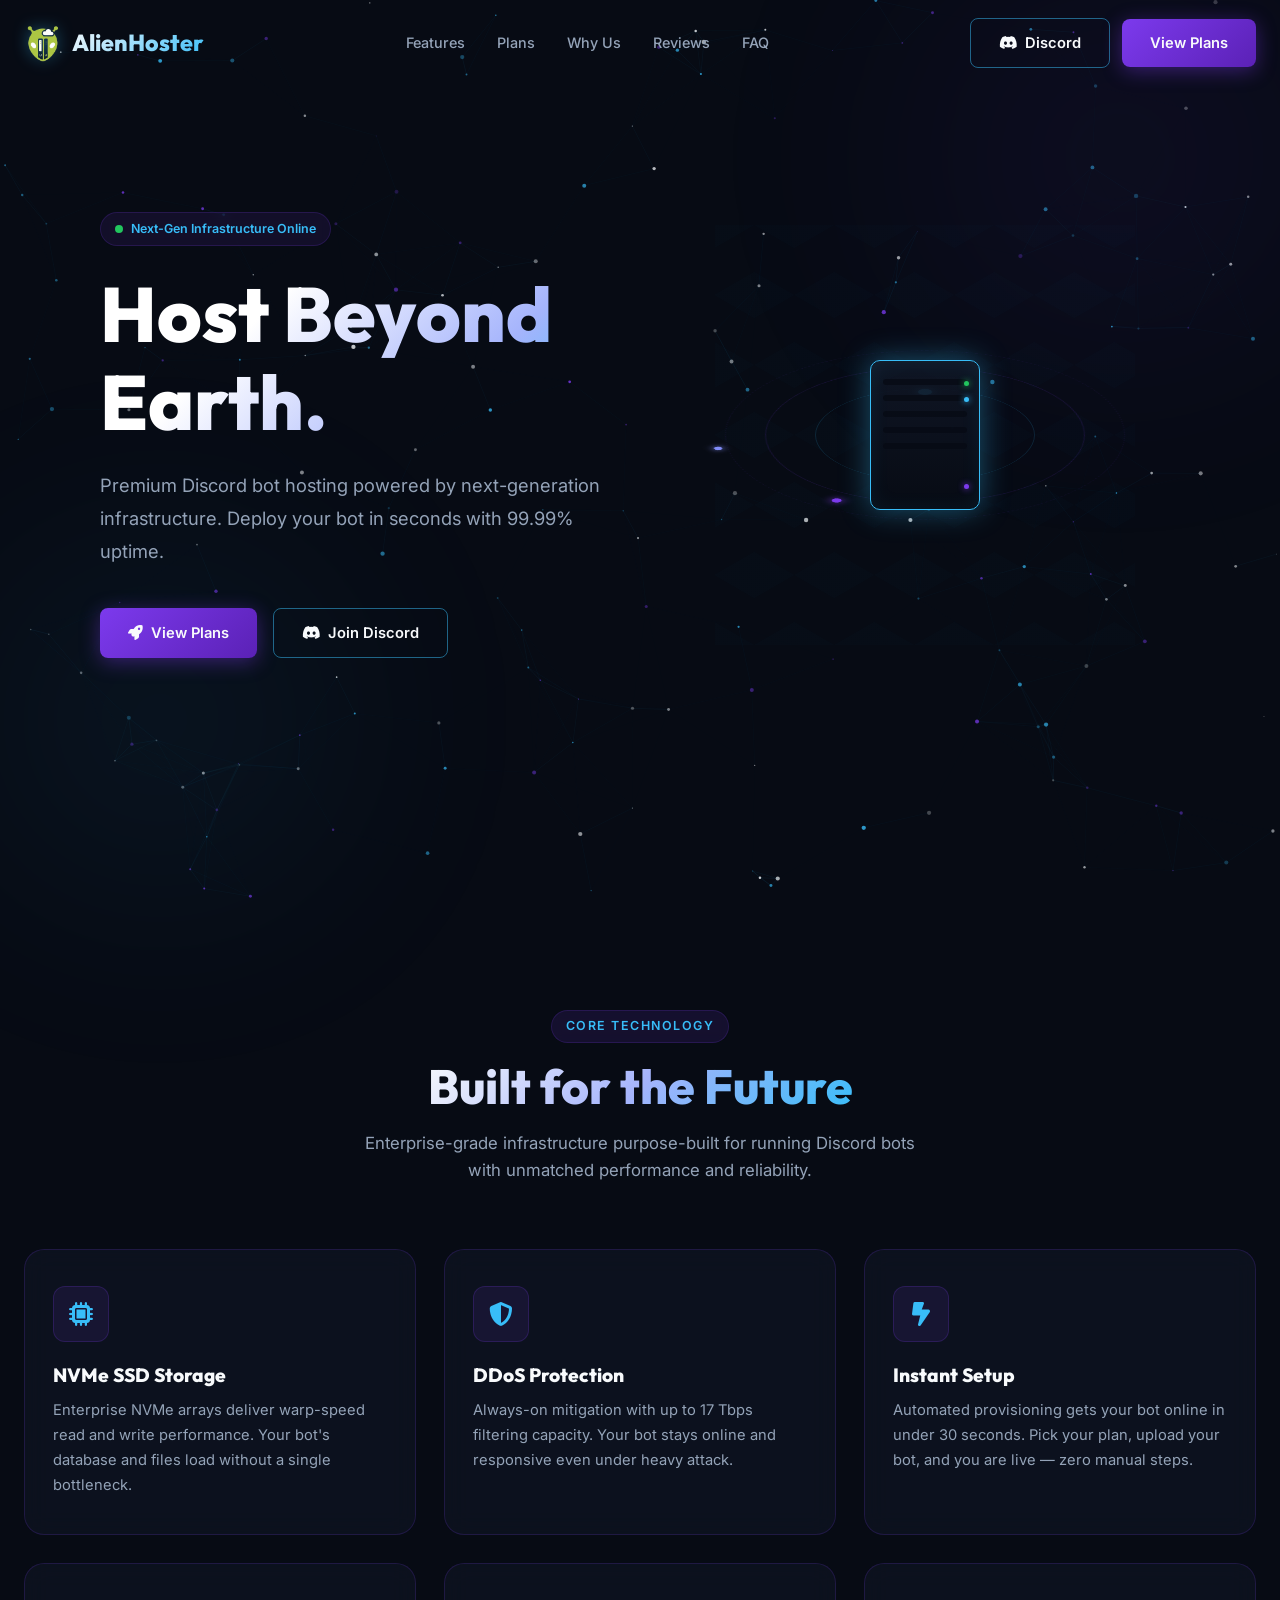
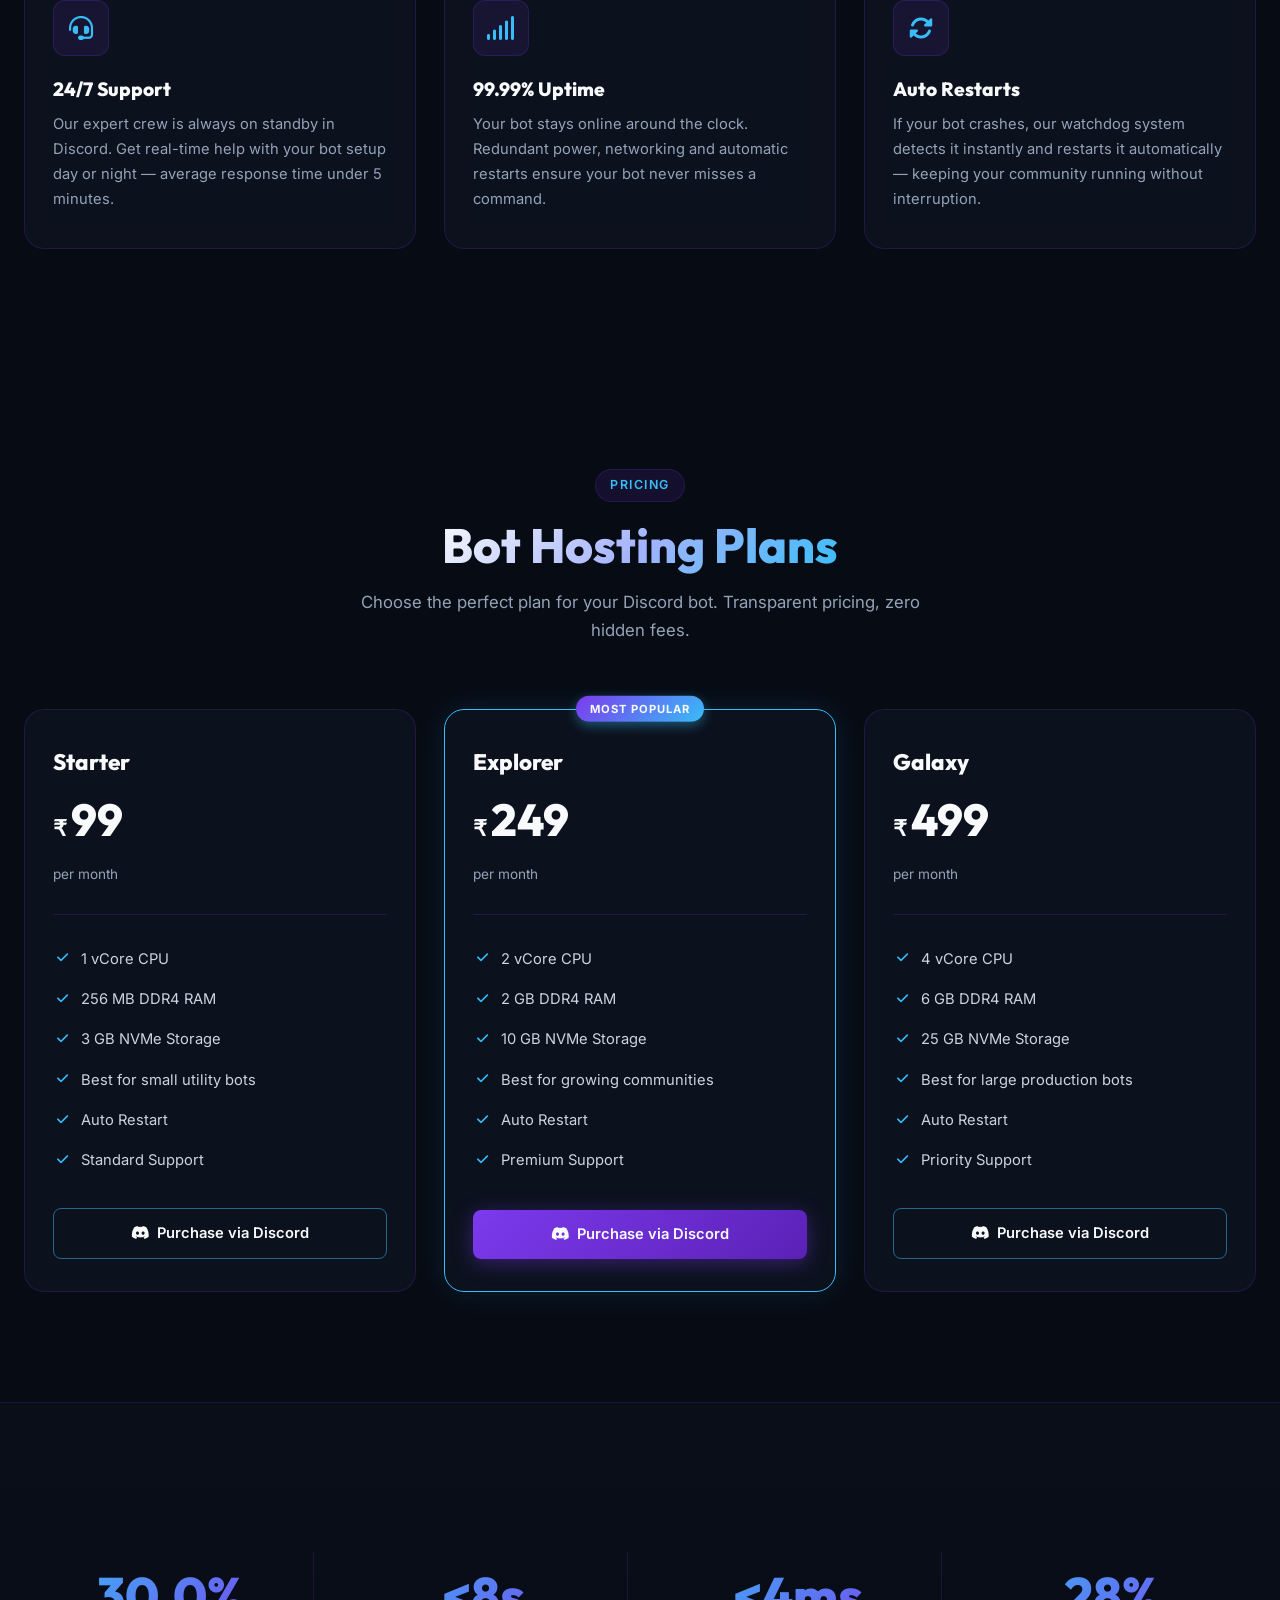
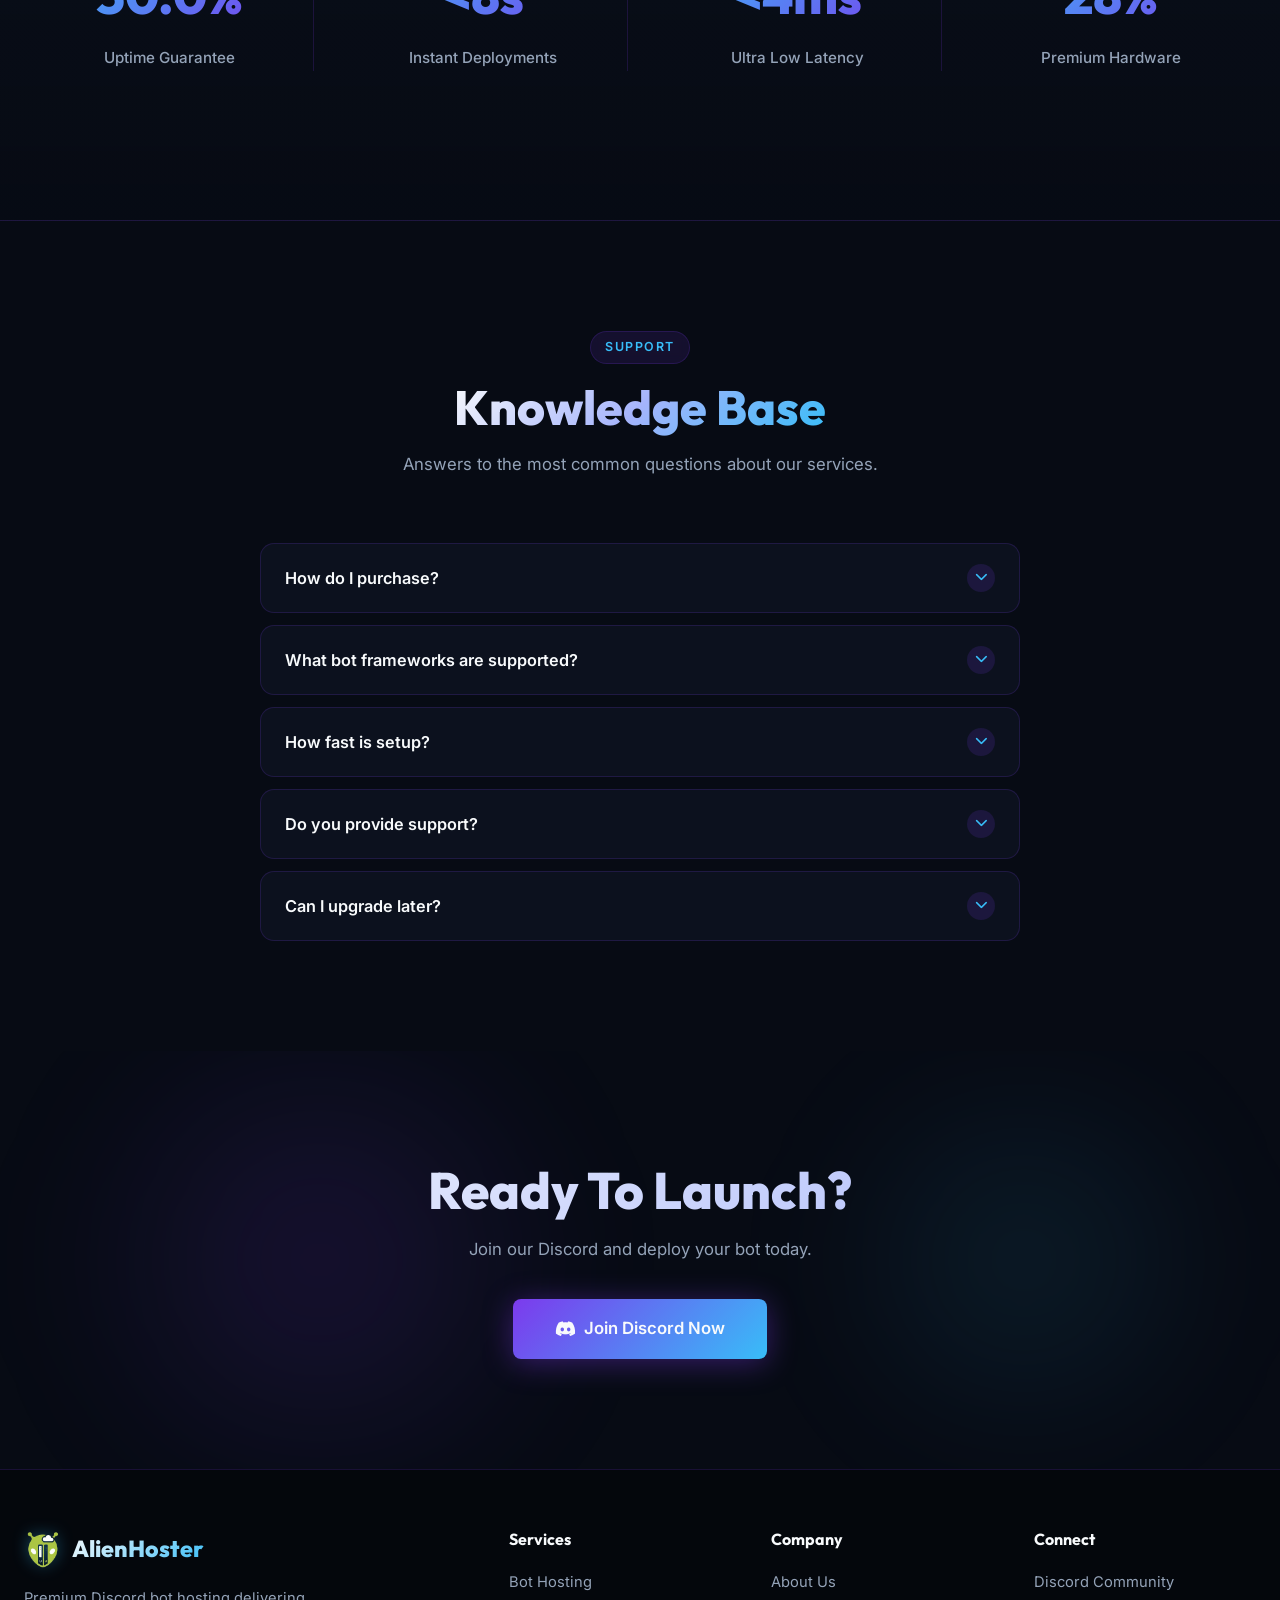
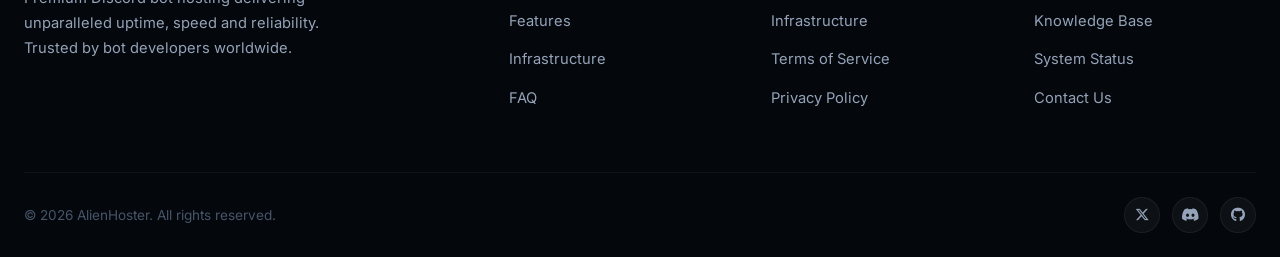
==== index.html @ 370eba42 "Rename alienhoster.html to index.html" ====
<!DOCTYPE html>
<html lang="en">

<head>
  <meta charset="UTF-8">
  <meta name="viewport" content="width=device-width, initial-scale=1.0">
  <meta name="description"
    content="AlienHoster — Premium Discord bot hosting powered by next-generation infrastructure. Deploy your bot in seconds with 99.99% uptime. Host Beyond Earth.">
  <title>AlienHoster | Host Beyond Earth</title>

  <!-- Fonts -->
  <link rel="preconnect" href="https://fonts.googleapis.com">
  <link rel="preconnect" href="https://fonts.gstatic.com" crossorigin>
  <link
    href="https://fonts.googleapis.com/css2?family=Inter:wght@300;400;500;600;700&family=Outfit:wght@400;600;800&display=swap"
    rel="stylesheet">

  <!-- Icons -->
  <link rel="stylesheet" href="https://cdnjs.cloudflare.com/ajax/libs/font-awesome/6.5.1/css/all.min.css">

  <!-- Stylesheet -->
  <link rel="stylesheet" href="styles.css">
</head>

<body>

  <!-- Scroll Progress -->
  <div id="scroll-progress"></div>

  <!-- Loading Screen -->
  <div id="loader">
    <div class="loader-ring"></div>
    <span class="loader-text">Initializing Systems</span>
  </div>

  <!-- Background -->
  <canvas id="star-canvas"></canvas>
  <div class="nebula nebula--violet"></div>
  <div class="nebula nebula--blue"></div>

  <!-- ═══════════════════════════════════════════════════════
       NAVIGATION
  ════════════════════════════════════════════════════════ -->
  <nav class="navbar" id="navbar">
    <div class="container">
      <a href="#" class="logo">
        <img src="logo.png" alt="AlienHoster" class="logo-img">
        <span class="logo-text">AlienHoster</span>
      </a>
      <div class="nav-links">
        <a href="#features">Features</a>
        <a href="#plans">Plans</a>
        <a href="#why-us">Why Us</a>
        <a href="#testimonials">Reviews</a>
        <a href="#faq">FAQ</a>
      </div>
      <div class="nav-actions">
        <a href="https://discord.gg/7yYzqXC5gs" class="btn btn-outline" target="_blank" rel="noopener">
          <i class="fa-brands fa-discord"></i> Discord
        </a>
        <a href="#plans" class="btn btn-primary">View Plans</a>
      </div>
      <button class="hamburger" id="hamburger" aria-label="Toggle navigation">
        <span></span><span></span><span></span>
      </button>
    </div>
  </nav>

  <!-- Mobile Nav Drawer -->
  <div class="mobile-overlay" id="mobile-overlay"></div>
  <div class="mobile-nav" id="mobile-nav">
    <a href="#features">Features</a>
    <a href="#plans">Plans</a>
    <a href="#why-us">Why Us</a>
    <a href="#testimonials">Reviews</a>
    <a href="#faq">FAQ</a>
    <a href="https://discord.gg/7yYzqXC5gs" target="_blank" rel="noopener">
      <i class="fa-brands fa-discord"></i> Join Discord
    </a>
  </div>

  <!-- ═══════════════════════════════════════════════════════
       1. HERO
  ════════════════════════════════════════════════════════ -->
  <section class="hero" id="home">
    <div class="container">
      <div class="hero-content">
        <div class="hero-badge reveal">
          <span class="pulse-dot"></span> Next-Gen Infrastructure Online
        </div>
        <h1 class="hero-title reveal reveal-delay-1">Host Beyond Earth.</h1>
        <p class="hero-subtitle reveal reveal-delay-2">
          Premium Discord bot hosting powered by next-generation infrastructure. Deploy your bot in seconds with 99.99%
          uptime.
        </p>
        <div class="hero-buttons reveal reveal-delay-3">
          <a href="#plans" class="btn btn-primary"><i class="fa-solid fa-rocket"></i> View Plans</a>
          <a href="https://discord.gg/7yYzqXC5gs" class="btn btn-outline" target="_blank" rel="noopener">
            <i class="fa-brands fa-discord"></i> Join Discord
          </a>
        </div>
      </div>

      <div class="hero-visual reveal reveal-delay-2">
        <div class="hologram-wrapper">
          <div class="holo-hexgrid"></div>
          <!-- Server Core -->
          <div class="holo-core">
            <div class="rack-line"></div>
            <div class="rack-line"></div>
            <div class="rack-line"></div>
            <div class="rack-line"></div>
            <div class="rack-line"></div>
            <span class="rack-led led-1"></span>
            <span class="rack-led led-2"></span>
            <span class="rack-led led-3"></span>
          </div>
          <!-- Orbit Rings -->
          <div class="orbit-ring orbit-ring-1">
            <div class="orbit-node orbit-node-1"></div>
          </div>
          <div class="orbit-ring orbit-ring-2">
            <div class="orbit-node orbit-node-2"></div>
          </div>
          <div class="orbit-ring orbit-ring-3">
            <div class="orbit-node orbit-node-3"></div>
          </div>
        </div>
      </div>
    </div>
  </section>

  <!-- ═══════════════════════════════════════════════════════
       2. FEATURES
  ════════════════════════════════════════════════════════ -->
  <section id="features">
    <div class="container">
      <div class="section-header">
        <span class="section-badge reveal">Core Technology</span>
        <h2 class="section-title reveal reveal-delay-1"><span class="gradient-text">Built for the Future</span></h2>
        <p class="section-subtitle reveal reveal-delay-2">Enterprise-grade infrastructure purpose-built for running
          Discord bots with unmatched performance and reliability.</p>
      </div>
      <div class="features-grid">
        <div class="feature-card reveal reveal-delay-1">
          <div class="feature-icon"><i class="fa-solid fa-microchip"></i></div>
          <h3 class="feature-name">NVMe SSD Storage</h3>
          <p class="feature-desc">Enterprise NVMe arrays deliver warp-speed read and write performance. Your bot's
            database and files load without a single bottleneck.</p>
        </div>
        <div class="feature-card reveal reveal-delay-2">
          <div class="feature-icon"><i class="fa-solid fa-shield-halved"></i></div>
          <h3 class="feature-name">DDoS Protection</h3>
          <p class="feature-desc">Always-on mitigation with up to 17 Tbps filtering capacity. Your bot stays online and
            responsive even under heavy attack.</p>
        </div>
        <div class="feature-card reveal reveal-delay-3">
          <div class="feature-icon"><i class="fa-solid fa-bolt-lightning"></i></div>
          <h3 class="feature-name">Instant Setup</h3>
          <p class="feature-desc">Automated provisioning gets your bot online in under 30 seconds. Pick your plan,
            upload your bot, and you are live — zero manual steps.</p>
        </div>
        <div class="feature-card reveal reveal-delay-4">
          <div class="feature-icon"><i class="fa-solid fa-headset"></i></div>
          <h3 class="feature-name">24/7 Support</h3>
          <p class="feature-desc">Our expert crew is always on standby in Discord. Get real-time help with your bot
            setup day or night — average response time under 5 minutes.</p>
        </div>
        <div class="feature-card reveal reveal-delay-5">
          <div class="feature-icon"><i class="fa-solid fa-signal"></i></div>
          <h3 class="feature-name">99.99% Uptime</h3>
          <p class="feature-desc">Your bot stays online around the clock. Redundant power, networking and automatic
            restarts ensure your bot never misses a command.</p>
        </div>
        <div class="feature-card reveal reveal-delay-6">
          <div class="feature-icon"><i class="fa-solid fa-rotate"></i></div>
          <h3 class="feature-name">Auto Restarts</h3>
          <p class="feature-desc">If your bot crashes, our watchdog system detects it instantly and restarts it
            automatically — keeping your community running without interruption.</p>
        </div>
      </div>
    </div>
  </section>

  <!-- ═══════════════════════════════════════════════════════
       3. HOSTING PLANS
  ════════════════════════════════════════════════════════ -->
  <section id="plans">
    <div class="container">
      <div class="section-header">
        <span class="section-badge reveal">Pricing</span>
        <h2 class="section-title reveal reveal-delay-1"><span class="gradient-text">Bot Hosting Plans</span></h2>
        <p class="section-subtitle reveal reveal-delay-2">Choose the perfect plan for your Discord bot. Transparent
          pricing, zero hidden fees.</p>
      </div>


      <!-- Bot Hosting Plans -->
      <div class="pricing-panel active" id="panel-bots">
        <div class="plan-card reveal reveal-delay-1">
          <h3 class="plan-name">Starter</h3>
          <div class="plan-price"><span class="currency">₹</span>99</div>
          <p class="plan-period">per month</p>
          <div class="plan-divider"></div>
          <ul class="plan-features">
            <li><i class="fa-solid fa-check"></i> 1 vCore CPU</li>
            <li><i class="fa-solid fa-check"></i> 256 MB DDR4 RAM</li>
            <li><i class="fa-solid fa-check"></i> 3 GB NVMe Storage</li>
            <li><i class="fa-solid fa-check"></i> Best for small utility bots</li>
            <li><i class="fa-solid fa-check"></i> Auto Restart</li>
            <li><i class="fa-solid fa-check"></i> Standard Support</li>
          </ul>
          <a href="https://discord.gg/7yYzqXC5gs" target="_blank" rel="noopener" class="btn btn-outline">
            <i class="fa-brands fa-discord"></i> Purchase via Discord
          </a>
        </div>

        <div class="plan-card featured reveal reveal-delay-2">
          <span class="plan-badge">Most Popular</span>
          <h3 class="plan-name">Explorer</h3>
          <div class="plan-price"><span class="currency">₹</span>249</div>
          <p class="plan-period">per month</p>
          <div class="plan-divider"></div>
          <ul class="plan-features">
            <li><i class="fa-solid fa-check"></i> 2 vCore CPU</li>
            <li><i class="fa-solid fa-check"></i> 2 GB DDR4 RAM</li>
            <li><i class="fa-solid fa-check"></i> 10 GB NVMe Storage</li>
            <li><i class="fa-solid fa-check"></i> Best for growing communities</li>
            <li><i class="fa-solid fa-check"></i> Auto Restart</li>
            <li><i class="fa-solid fa-check"></i> Premium Support</li>
          </ul>
          <a href="https://discord.gg/7yYzqXC5gs" target="_blank" rel="noopener" class="btn btn-primary">
            <i class="fa-brands fa-discord"></i> Purchase via Discord
          </a>
        </div>

        <div class="plan-card reveal reveal-delay-3">
          <h3 class="plan-name">Galaxy</h3>
          <div class="plan-price"><span class="currency">₹</span>499</div>
          <p class="plan-period">per month</p>
          <div class="plan-divider"></div>
          <ul class="plan-features">
            <li><i class="fa-solid fa-check"></i> 4 vCore CPU</li>
            <li><i class="fa-solid fa-check"></i> 6 GB DDR4 RAM</li>
            <li><i class="fa-solid fa-check"></i> 25 GB NVMe Storage</li>
            <li><i class="fa-solid fa-check"></i> Best for large production bots</li>
            <li><i class="fa-solid fa-check"></i> Auto Restart</li>
            <li><i class="fa-solid fa-check"></i> Priority Support</li>
          </ul>
          <a href="https://discord.gg/7yYzqXC5gs" target="_blank" rel="noopener" class="btn btn-outline">
            <i class="fa-brands fa-discord"></i> Purchase via Discord
          </a>
        </div>
      </div>


    </div>
  </section>

  <!-- ═══════════════════════════════════════════════════════
       4. WHY CHOOSE ALIENHOSTER
  ════════════════════════════════════════════════════════ -->
  <section class="stats-section" id="why-us">
    <div class="container">
      <div class="stats-grid reveal">
        <div class="stat-card">
          <div class="stat-value"><span data-count="99.9" data-suffix="%">0</span></div>
          <div class="stat-label">Uptime Guarantee</div>
        </div>
        <div class="stat-card">
          <div class="stat-value"><span data-count="30" data-suffix="s" data-prefix="<">0</span></div>
          <div class="stat-label">Instant Deployments</div>
        </div>
        <div class="stat-card">
          <div class="stat-value"><span data-count="15" data-suffix="ms" data-prefix="<">0</span></div>
          <div class="stat-label">Ultra Low Latency</div>
        </div>
        <div class="stat-card">
          <div class="stat-value"><span data-count="100" data-suffix="%">0</span></div>
          <div class="stat-label">Premium Hardware</div>
        </div>
      </div>
    </div>
  </section>

  <!-- ═══════════════════════════════════════════════════════
       5. TESTIMONIALS
  ════════════════════════════════════════════════════════ -->
  <!--
  <section id="testimonials">
    <div class="container">
      <div class="section-header">
        <span class="section-badge reveal">Testimonials</span>
        <h2 class="section-title reveal reveal-delay-1"><span class="gradient-text">Transmission Logs</span></h2>
        <p class="section-subtitle reveal reveal-delay-2">Hear from bot developers who trust AlienHoster with their
          infrastructure.</p>
      </div>

      <div class="testimonials-grid">
        <div class="testimonial-card reveal reveal-delay-1">
          <i class="fa-solid fa-quote-left quote-mark"></i>
          <p class="testimonial-text">
            "Moved my moderation bot to AlienHoster and it's been running flawlessly for 6 months straight. Zero
            downtime, auto restarts work perfectly, and the response time is insanely fast."
          </p>
          <div class="testimonial-stars">
            <i class="fa-solid fa-star"></i><i class="fa-solid fa-star"></i><i class="fa-solid fa-star"></i><i
              class="fa-solid fa-star"></i><i class="fa-solid fa-star"></i>
          </div>
          <div class="testimonial-author">
            <div class="author-avatar">JD</div>
            <div>
              <div class="author-name">James D.</div>
              <div class="author-role">Bot Developer &bull; 50+ Servers</div>
            </div>
          </div>
        </div>

        <div class="testimonial-card reveal reveal-delay-2">
          <i class="fa-solid fa-quote-left quote-mark"></i>
          <p class="testimonial-text">
            "Their Discord support is unreal. I had a database issue with my music bot, opened a ticket, and their tech
            team resolved it in under 5 minutes — at 2 AM on a Sunday."
          </p>
          <div class="testimonial-stars">
            <i class="fa-solid fa-star"></i><i class="fa-solid fa-star"></i><i class="fa-solid fa-star"></i><i
              class="fa-solid fa-star"></i><i class="fa-solid fa-star"></i>
          </div>
          <div class="testimonial-author">
            <div class="author-avatar">ST</div>
            <div>
              <div class="author-name">Sarah T.</div>
              <div class="author-role">Bot Developer &bull; Music Bot</div>
            </div>
          </div>
        </div>

        <div class="testimonial-card reveal reveal-delay-3">
          <i class="fa-solid fa-quote-left quote-mark"></i>
          <p class="testimonial-text">
            "Best value for money, hands down. We run 8 Discord bots across multiple servers on their Galaxy plan.
            Everything handles thousands of commands per hour without breaking a sweat."
          </p>
          <div class="testimonial-stars">
            <i class="fa-solid fa-star"></i><i class="fa-solid fa-star"></i><i class="fa-solid fa-star"></i><i
              class="fa-solid fa-star"></i><i class="fa-solid fa-star"></i>
          </div>
          <div class="testimonial-author">
            <div class="author-avatar">MK</div>
            <div>
              <div class="author-name">Mark K.</div>
              <div class="author-role">Bot Developer &bull; Utility Bots</div>
            </div>
          </div>
        </div>
      </div>
    </div>
  </section>
  -->

  <!-- ═══════════════════════════════════════════════════════
       6. FAQ
  ════════════════════════════════════════════════════════ -->
  <section id="faq">
    <div class="container">
      <div class="section-header">
        <span class="section-badge reveal">Support</span>
        <h2 class="section-title reveal reveal-delay-1"><span class="gradient-text">Knowledge Base</span></h2>
        <p class="section-subtitle reveal reveal-delay-2">Answers to the most common questions about our services.</p>
      </div>

      <div class="faq-list reveal">
        <div class="faq-item">
          <button class="faq-trigger">
            How do I purchase?
            <span class="faq-trigger-icon"><i class="fa-solid fa-chevron-down"></i></span>
          </button>
          <div class="faq-body">
            <div class="faq-body-inner">
              All purchases are handled securely through our Discord server for direct, personalized communication.
              Click any "Purchase via Discord" button, join the server, and open a sales ticket. Our automated billing
              bot will walk you through payment — the entire process takes under two minutes.
            </div>
          </div>
        </div>

        <div class="faq-item">
          <button class="faq-trigger">
            What bot frameworks are supported?
            <span class="faq-trigger-icon"><i class="fa-solid fa-chevron-down"></i></span>
          </button>
          <div class="faq-body">
            <div class="faq-body-inner">
              We support any Discord bot framework — discord.js, discord.py, JDA, Eris, Serenity, and more. Whether your
              bot is built with Node.js, Python, Java, or Rust, our servers run it flawlessly. Just upload your files
              and we handle the rest.
            </div>
          </div>
        </div>

        <div class="faq-item">
          <button class="faq-trigger">
            How fast is setup?
            <span class="faq-trigger-icon"><i class="fa-solid fa-chevron-down"></i></span>
          </button>
          <div class="faq-body">
            <div class="faq-body-inner">
              Once payment is confirmed, our automated provisioning systems kick in immediately. Your bot hosting
              instance is typically online and ready within 30 seconds. Upload your bot files, configure your token, and
              you are live.
            </div>
          </div>
        </div>

        <div class="faq-item">
          <button class="faq-trigger">
            Do you provide support?
            <span class="faq-trigger-icon"><i class="fa-solid fa-chevron-down"></i></span>
          </button>
          <div class="faq-body">
            <div class="faq-body-inner">
              Absolutely. We offer 24/7 technical support via our Discord ticket system. Whether it's a billing
              question, help configuring your bot, or troubleshooting crashes, our experienced team is ready to help.
              Our average response time is under 5 minutes.
            </div>
          </div>
        </div>

        <div class="faq-item">
          <button class="faq-trigger">
            Can I upgrade later?
            <span class="faq-trigger-icon"><i class="fa-solid fa-chevron-down"></i></span>
          </button>
          <div class="faq-body">
            <div class="faq-body-inner">
              Yes — seamlessly. As your bot grows to more servers and handles more commands, you can upgrade your plan
              at any time without data loss or downtime. Simply open an upgrade ticket in Discord and we will adjust
              your resources instantly.
            </div>
          </div>
        </div>
      </div>
    </div>
  </section>

  <!-- ═══════════════════════════════════════════════════════
       7. FINAL CTA
  ════════════════════════════════════════════════════════ -->
  <section class="cta-section">
    <div class="cta-glow-1"></div>
    <div class="cta-glow-2"></div>
    <div class="container">
      <div class="cta-content reveal">
        <h2 class="cta-title">Ready To Launch?</h2>
        <p class="section-subtitle" style="margin-bottom: 36px;">Join our Discord and deploy your bot today.</p>
        <a href="https://discord.gg/7yYzqXC5gs" class="btn btn-glow" target="_blank" rel="noopener">
          <i class="fa-brands fa-discord"></i> Join Discord Now
        </a>
      </div>
    </div>
  </section>

  <!-- ═══════════════════════════════════════════════════════
       8. FOOTER
  ════════════════════════════════════════════════════════ -->
  <footer class="site-footer">
    <div class="container">
      <div class="footer-top">
        <div class="footer-brand">
          <a href="#" class="logo">
            <img src="logo.png" alt="AlienHoster" class="logo-img">
            <span class="logo-text">AlienHoster</span>
          </a>
          <p>Premium Discord bot hosting delivering unparalleled uptime, speed and reliability. Trusted by bot
            developers worldwide.</p>
        </div>
        <div>
          <h4 class="footer-col-title">Services</h4>
          <ul class="footer-links">
            <li><a href="#plans">Bot Hosting</a></li>
            <li><a href="#features">Features</a></li>
            <li><a href="#why-us">Infrastructure</a></li>
            <li><a href="#faq">FAQ</a></li>
          </ul>
        </div>
        <div>
          <h4 class="footer-col-title">Company</h4>
          <ul class="footer-links">
            <li><a href="#">About Us</a></li>
            <li><a href="#why-us">Infrastructure</a></li>
            <li><a href="#">Terms of Service</a></li>
            <li><a href="#">Privacy Policy</a></li>
          </ul>
        </div>
        <div>
          <h4 class="footer-col-title">Connect</h4>
          <ul class="footer-links">
            <li><a href="https://discord.gg/7yYzqXC5gs" target="_blank" rel="noopener">Discord Community</a></li>
            <li><a href="#faq">Knowledge Base</a></li>
            <li><a href="#">System Status</a></li>
            <li><a href="#">Contact Us</a></li>
          </ul>
        </div>
      </div>
      <div class="footer-bottom">
        <div class="footer-copy">&copy; 2026 AlienHoster. All rights reserved.</div>
        <div class="social-icons">
          <a href="#" class="social-icon" aria-label="Twitter"><i class="fa-brands fa-x-twitter"></i></a>
          <a href="https://discord.gg/7yYzqXC5gs" class="social-icon" aria-label="Discord" target="_blank"
            rel="noopener"><i class="fa-brands fa-discord"></i></a>
          <a href="#" class="social-icon" aria-label="GitHub"><i class="fa-brands fa-github"></i></a>
        </div>
      </div>
    </div>
  </footer>

  <!-- Script -->
  <script src="script.js"></script>
</body>

</html>
---- styles.css ----
/* ============================================================
   AlienHoster — Styles
   A futuristic, premium hosting website
   ============================================================ */

/* ── Custom Properties ────────────────────────────────────── */
:root {
  --space-black: #070B14;
  --cosmic-indigo: #111827;
  --electric-violet: #7C3AED;
  --electric-violet-glow: rgba(124, 58, 237, 0.4);
  --neon-blue: #38BDF8;
  --neon-blue-glow: rgba(56, 189, 248, 0.4);
  --soft-white: #F8FAFC;
  --muted: #94a3b8;
  --glass-bg: rgba(17, 24, 39, 0.55);
  --glass-border: rgba(124, 58, 237, 0.18);
  --glass-border-hover: rgba(56, 189, 248, 0.5);
  --font-body: 'Inter', sans-serif;
  --font-heading: 'Outfit', sans-serif;
  --transition-fast: 0.25s ease;
  --transition-med: 0.4s cubic-bezier(.4,0,.2,1);
  --radius-sm: 8px;
  --radius-md: 14px;
  --radius-lg: 20px;
  --radius-pill: 999px;
}

/* ── Reset & Base ─────────────────────────────────────────── */
*,
*::before,
*::after {
  margin: 0;
  padding: 0;
  box-sizing: border-box;
}

html {
  scroll-behavior: smooth;
  font-size: 16px;
}

body {
  background-color: var(--space-black);
  color: var(--soft-white);
  font-family: var(--font-body);
  line-height: 1.65;
  overflow-x: hidden;
  -webkit-font-smoothing: antialiased;
  -moz-osx-font-smoothing: grayscale;
}

h1, h2, h3, h4, h5, h6 {
  font-family: var(--font-heading);
  font-weight: 800;
  line-height: 1.15;
}

a {
  text-decoration: none;
  color: inherit;
}

ul {
  list-style: none;
}

img {
  max-width: 100%;
  display: block;
}

/* ── Custom Scrollbar ─────────────────────────────────────── */
::-webkit-scrollbar {
  width: 8px;
}
::-webkit-scrollbar-track {
  background: var(--space-black);
}
::-webkit-scrollbar-thumb {
  background: rgba(124, 58, 237, 0.35);
  border-radius: 4px;
}
::-webkit-scrollbar-thumb:hover {
  background: var(--electric-violet);
}

/* ── Scroll Progress Bar ──────────────────────────────────── */
#scroll-progress {
  position: fixed;
  top: 0;
  left: 0;
  height: 3px;
  width: 0%;
  background: linear-gradient(90deg, var(--electric-violet), var(--neon-blue));
  z-index: 10001;
  pointer-events: none;
  transition: width 0.08s linear;
}

/* ── Loading Screen ───────────────────────────────────────── */
#loader {
  position: fixed;
  inset: 0;
  background: var(--space-black);
  display: flex;
  flex-direction: column;
  justify-content: center;
  align-items: center;
  gap: 24px;
  z-index: 99999;
  transition: opacity 0.6s ease, visibility 0.6s ease;
}
#loader.hidden {
  opacity: 0;
  visibility: hidden;
}
.loader-ring {
  width: 64px;
  height: 64px;
  border: 3px solid transparent;
  border-top-color: var(--neon-blue);
  border-bottom-color: var(--electric-violet);
  border-radius: 50%;
  animation: loaderSpin 0.9s linear infinite;
  box-shadow: 0 0 24px var(--electric-violet-glow);
}
.loader-text {
  font-family: var(--font-heading);
  font-size: 0.85rem;
  letter-spacing: 3px;
  text-transform: uppercase;
  color: var(--muted);
  animation: loaderPulse 1.5s ease-in-out infinite;
}
@keyframes loaderSpin {
  to { transform: rotate(360deg); }
}
@keyframes loaderPulse {
  0%, 100% { opacity: 0.4; }
  50% { opacity: 1; }
}

/* ── Canvas Background ────────────────────────────────────── */
#star-canvas {
  position: fixed;
  inset: 0;
  z-index: -2;
  pointer-events: none;
}

/* Nebula glow */
.nebula {
  position: fixed;
  border-radius: 50%;
  filter: blur(120px);
  z-index: -1;
  pointer-events: none;
  opacity: 0.25;
}
.nebula--violet {
  width: 55vw;
  height: 55vh;
  top: -10%;
  right: -15%;
  background: radial-gradient(circle, var(--electric-violet-glow) 0%, transparent 70%);
}
.nebula--blue {
  width: 45vw;
  height: 50vh;
  bottom: -5%;
  left: -10%;
  background: radial-gradient(circle, var(--neon-blue-glow) 0%, transparent 70%);
}

/* ── Buttons ──────────────────────────────────────────────── */
.btn {
  display: inline-flex;
  align-items: center;
  justify-content: center;
  gap: 8px;
  padding: 12px 28px;
  border-radius: var(--radius-sm);
  font-family: var(--font-body);
  font-weight: 600;
  font-size: 0.92rem;
  cursor: pointer;
  border: none;
  transition: all var(--transition-med);
  position: relative;
  overflow: hidden;
  white-space: nowrap;
}
.btn::before {
  content: '';
  position: absolute;
  inset: 0;
  background: linear-gradient(45deg, transparent, rgba(255,255,255,0.08), transparent);
  transform: translateX(-100%);
  transition: transform 0.5s ease;
}
.btn:hover::before {
  transform: translateX(100%);
}

.btn-primary {
  background: linear-gradient(135deg, var(--electric-violet), #5b21b6);
  color: var(--soft-white);
  box-shadow: 0 4px 20px var(--electric-violet-glow);
}
.btn-primary:hover {
  transform: translateY(-3px);
  box-shadow: 0 8px 32px rgba(124, 58, 237, 0.55);
}

.btn-outline {
  background: transparent;
  color: var(--soft-white);
  border: 1px solid var(--glass-border-hover);
}
.btn-outline:hover {
  background: rgba(56, 189, 248, 0.08);
  box-shadow: 0 0 20px var(--neon-blue-glow);
  transform: translateY(-3px);
}

.btn-glow {
  background: linear-gradient(135deg, var(--electric-violet), var(--neon-blue));
  color: var(--soft-white);
  font-size: 1.05rem;
  padding: 16px 42px;
  box-shadow: 0 4px 30px var(--electric-violet-glow);
}
.btn-glow:hover {
  transform: translateY(-4px) scale(1.03);
  box-shadow: 0 8px 40px rgba(56, 189, 248, 0.45);
}

/* ── Section Utilities ────────────────────────────────────── */
.container {
  max-width: 1280px;
  margin: 0 auto;
  padding: 0 24px;
}
section {
  padding: 110px 0;
  position: relative;
}

.section-header {
  text-align: center;
  margin-bottom: 64px;
}
.section-badge {
  display: inline-block;
  padding: 5px 14px;
  background: rgba(124, 58, 237, 0.12);
  border: 1px solid var(--glass-border);
  border-radius: var(--radius-pill);
  font-size: 0.78rem;
  font-weight: 600;
  color: var(--neon-blue);
  letter-spacing: 1.5px;
  text-transform: uppercase;
  margin-bottom: 16px;
  backdrop-filter: blur(6px);
}
.section-title {
  font-size: clamp(2rem, 5vw, 3rem);
  margin-bottom: 16px;
}
.section-title .gradient-text {
  background: linear-gradient(135deg, var(--soft-white), #a5b4fc, var(--neon-blue));
  -webkit-background-clip: text;
  -webkit-text-fill-color: transparent;
}
.section-subtitle {
  color: var(--muted);
  max-width: 560px;
  margin: 0 auto;
  font-size: 1.05rem;
}

/* ── Scroll Reveal Animation ──────────────────────────────── */
.reveal {
  opacity: 0;
  transform: translateY(40px);
  transition: opacity 0.7s ease, transform 0.7s ease;
}
.reveal.visible {
  opacity: 1;
  transform: translateY(0);
}
.reveal-delay-1 { transition-delay: 0.1s; }
.reveal-delay-2 { transition-delay: 0.2s; }
.reveal-delay-3 { transition-delay: 0.3s; }
.reveal-delay-4 { transition-delay: 0.4s; }
.reveal-delay-5 { transition-delay: 0.5s; }
.reveal-delay-6 { transition-delay: 0.6s; }

/* ── Navigation ───────────────────────────────────────────── */
.navbar {
  position: fixed;
  top: 0;
  width: 100%;
  padding: 18px 0;
  z-index: 9000;
  transition: all var(--transition-med);
}
.navbar.scrolled {
  background: rgba(7, 11, 20, 0.85);
  backdrop-filter: blur(16px);
  border-bottom: 1px solid var(--glass-border);
  padding: 12px 0;
}
.navbar .container {
  display: flex;
  justify-content: space-between;
  align-items: center;
}
.logo {
  font-family: var(--font-heading);
  font-size: 1.45rem;
  font-weight: 800;
  display: flex;
  align-items: center;
  gap: 10px;
}
.logo-img {
  width: 38px;
  height: 38px;
  object-fit: contain;
  border-radius: 6px;
  filter: drop-shadow(0 0 8px var(--neon-blue-glow));
  transition: filter var(--transition-fast);
}
.logo:hover .logo-img {
  filter: drop-shadow(0 0 14px var(--neon-blue-glow));
}
.logo-text {
  background: linear-gradient(135deg, var(--soft-white), var(--neon-blue));
  -webkit-background-clip: text;
  -webkit-text-fill-color: transparent;
}
.nav-links {
  display: flex;
  gap: 32px;
}
.nav-links a {
  font-size: 0.9rem;
  font-weight: 500;
  color: var(--muted);
  position: relative;
  transition: color var(--transition-fast);
}
.nav-links a:hover {
  color: var(--soft-white);
}
.nav-links a::after {
  content: '';
  position: absolute;
  bottom: -6px;
  left: 0;
  width: 0;
  height: 2px;
  background: var(--neon-blue);
  border-radius: 1px;
  transition: width 0.3s ease;
}
.nav-links a:hover::after {
  width: 100%;
}
.nav-actions {
  display: flex;
  align-items: center;
  gap: 12px;
}

/* Mobile Hamburger */
.hamburger {
  display: none;
  flex-direction: column;
  gap: 5px;
  cursor: pointer;
  background: none;
  border: none;
  padding: 4px;
  z-index: 9999;
}
.hamburger span {
  display: block;
  width: 24px;
  height: 2px;
  background: var(--soft-white);
  border-radius: 2px;
  transition: all 0.3s ease;
}
.hamburger.active span:nth-child(1) {
  transform: rotate(45deg) translate(5px, 5px);
}
.hamburger.active span:nth-child(2) {
  opacity: 0;
}
.hamburger.active span:nth-child(3) {
  transform: rotate(-45deg) translate(5px, -5px);
}

/* Mobile Nav Drawer */
.mobile-nav {
  position: fixed;
  top: 0;
  right: -100%;
  width: 280px;
  height: 100vh;
  background: rgba(7, 11, 20, 0.97);
  backdrop-filter: blur(20px);
  border-left: 1px solid var(--glass-border);
  z-index: 9998;
  padding: 100px 30px 30px;
  transition: right 0.4s cubic-bezier(.4,0,.2,1);
  display: flex;
  flex-direction: column;
  gap: 10px;
}
.mobile-nav.open {
  right: 0;
}
.mobile-nav a {
  display: block;
  padding: 14px 0;
  font-size: 1.05rem;
  font-weight: 500;
  color: var(--muted);
  border-bottom: 1px solid rgba(255,255,255,0.04);
  transition: color var(--transition-fast);
}
.mobile-nav a:hover {
  color: var(--neon-blue);
}
.mobile-overlay {
  position: fixed;
  inset: 0;
  background: rgba(0,0,0,0.5);
  z-index: 9997;
  opacity: 0;
  visibility: hidden;
  transition: all 0.3s ease;
}
.mobile-overlay.active {
  opacity: 1;
  visibility: visible;
}

/* ── Hero Section ─────────────────────────────────────────── */
.hero {
  min-height: 100vh;
  display: flex;
  align-items: center;
  padding-top: 80px;
}
.hero .container {
  display: flex;
  align-items: center;
  justify-content: space-between;
  gap: 60px;
}
.hero-content {
  flex: 1;
  max-width: 600px;
}
.hero-badge {
  display: inline-flex;
  align-items: center;
  gap: 8px;
  padding: 6px 14px;
  background: rgba(124, 58, 237, 0.1);
  border: 1px solid var(--glass-border);
  border-radius: var(--radius-pill);
  font-size: 0.78rem;
  font-weight: 600;
  color: var(--neon-blue);
  margin-bottom: 24px;
  backdrop-filter: blur(6px);
}
.hero-badge .pulse-dot {
  width: 8px;
  height: 8px;
  border-radius: 50%;
  background: #22c55e;
  animation: pulseDot 1.5s ease-in-out infinite;
}
@keyframes pulseDot {
  0%, 100% { box-shadow: 0 0 0 0 rgba(34, 197, 94, 0.6); }
  50% { box-shadow: 0 0 0 6px rgba(34, 197, 94, 0); }
}

.hero-title {
  font-size: clamp(3rem, 6vw, 4.8rem);
  margin-bottom: 22px;
  background: linear-gradient(135deg, #ffffff 30%, #a5b4fc 70%, var(--neon-blue));
  -webkit-background-clip: text;
  -webkit-text-fill-color: transparent;
}
.hero-subtitle {
  font-size: 1.15rem;
  color: var(--muted);
  margin-bottom: 40px;
  max-width: 500px;
  line-height: 1.8;
}
.hero-buttons {
  display: flex;
  gap: 16px;
  flex-wrap: wrap;
}

/* Hero visual — server hologram */
.hero-visual {
  flex: 1;
  display: flex;
  justify-content: center;
  align-items: center;
}
.hologram-wrapper {
  position: relative;
  width: 420px;
  height: 420px;
}

/* Central server */
.holo-core {
  position: absolute;
  top: 50%;
  left: 50%;
  transform: translate(-50%, -50%);
  width: 110px;
  height: 150px;
  background: linear-gradient(180deg, rgba(17,24,39,0.9), rgba(7,11,20,1));
  border: 1.5px solid var(--neon-blue);
  border-radius: 10px;
  box-shadow:
    0 0 30px var(--neon-blue-glow),
    inset 0 0 20px rgba(56,189,248,0.08);
  z-index: 5;
  display: flex;
  flex-direction: column;
  gap: 10px;
  padding: 18px 12px;
  animation: coreFloat 4s ease-in-out infinite;
}
@keyframes coreFloat {
  0%, 100% { transform: translate(-50%, -50%) translateY(0); }
  50% { transform: translate(-50%, -50%) translateY(-12px); }
}
.rack-line {
  width: 100%;
  height: 6px;
  background: rgba(7, 11, 20, 0.8);
  border-radius: 3px;
  position: relative;
  overflow: hidden;
}
.rack-line::after {
  content: '';
  position: absolute;
  top: 0;
  left: -100%;
  width: 40%;
  height: 100%;
  background: var(--neon-blue);
  box-shadow: 0 0 8px var(--neon-blue);
  border-radius: 3px;
  animation: rackScan 2.5s ease-in-out infinite;
}
.rack-line:nth-child(2)::after { animation-delay: 0.4s; }
.rack-line:nth-child(3)::after { animation-delay: 0.8s; }
.rack-line:nth-child(4)::after { animation-delay: 1.2s; }
.rack-line:nth-child(5)::after { animation-delay: 1.6s; }
@keyframes rackScan {
  0% { left: -100%; }
  50% { left: 110%; }
  100% { left: 110%; }
}
.rack-led {
  width: 5px;
  height: 5px;
  border-radius: 50%;
  position: absolute;
  right: 10px;
}
.rack-led.led-1 { top: 20px; background: #22c55e; box-shadow: 0 0 6px #22c55e; animation: ledBlink 2s infinite; }
.rack-led.led-2 { top: 36px; background: var(--neon-blue); box-shadow: 0 0 6px var(--neon-blue); animation: ledBlink 3s infinite 0.5s; }
.rack-led.led-3 { bottom: 20px; background: var(--electric-violet); box-shadow: 0 0 6px var(--electric-violet); animation: ledBlink 2.5s infinite 1s; }
@keyframes ledBlink {
  0%, 100% { opacity: 1; }
  50% { opacity: 0.3; }
}

/* Orbital rings */
.orbit-ring {
  position: absolute;
  top: 50%;
  left: 50%;
  border-radius: 50%;
  border: 1px solid rgba(56, 189, 248, 0.15);
}
.orbit-ring-1 {
  width: 220px;
  height: 220px;
  transform: translate(-50%, -50%) rotateX(65deg);
  animation: orbitSpin 12s linear infinite;
}
.orbit-ring-2 {
  width: 320px;
  height: 320px;
  border-color: rgba(124, 58, 237, 0.15);
  transform: translate(-50%, -50%) rotateX(65deg) rotateZ(60deg);
  animation: orbitSpin 20s linear infinite reverse;
}
.orbit-ring-3 {
  width: 400px;
  height: 400px;
  border-style: dashed;
  border-color: rgba(124, 58, 237, 0.08);
  transform: translate(-50%, -50%) rotateX(65deg) rotateZ(-30deg);
  animation: orbitSpin 30s linear infinite;
}
@keyframes orbitSpin {
  to { transform: translate(-50%, -50%) rotateX(65deg) rotate(360deg); }
}

/* Orbit nodes */
.orbit-node {
  position: absolute;
  border-radius: 50%;
}
.orbit-node-1 {
  width: 14px;
  height: 14px;
  background: var(--neon-blue);
  box-shadow: 0 0 12px var(--neon-blue);
  top: 0;
  left: 50%;
  transform: translateX(-50%);
}
.orbit-node-2 {
  width: 10px;
  height: 10px;
  background: var(--electric-violet);
  box-shadow: 0 0 12px var(--electric-violet);
  bottom: 0;
  right: 20%;
}
.orbit-node-3 {
  width: 8px;
  height: 8px;
  background: #818cf8;
  box-shadow: 0 0 10px #818cf8;
  top: 30%;
  left: 0;
}

/* Hex-grid subtle bg */
.holo-hexgrid {
  position: absolute;
  inset: 0;
  background-image:
    linear-gradient(30deg, rgba(56, 189, 248, 0.03) 12%, transparent 12.5%, transparent 87%, rgba(56, 189, 248, 0.03) 87.5%),
    linear-gradient(150deg, rgba(56, 189, 248, 0.03) 12%, transparent 12.5%, transparent 87%, rgba(56, 189, 248, 0.03) 87.5%),
    linear-gradient(30deg, rgba(56, 189, 248, 0.03) 12%, transparent 12.5%, transparent 87%, rgba(56, 189, 248, 0.03) 87.5%),
    linear-gradient(150deg, rgba(56, 189, 248, 0.03) 12%, transparent 12.5%, transparent 87%, rgba(56, 189, 248, 0.03) 87.5%);
  background-size: 80px 140px;
  background-position: 0 0, 0 0, 40px 70px, 40px 70px;
  z-index: -1;
  pointer-events: none;
  opacity: 0.5;
}

/* ── Features Section ─────────────────────────────────────── */
.features-grid {
  display: grid;
  grid-template-columns: repeat(3, 1fr);
  gap: 28px;
}
.feature-card {
  background: var(--glass-bg);
  border: 1px solid var(--glass-border);
  border-radius: var(--radius-lg);
  padding: 36px 28px;
  backdrop-filter: blur(12px);
  transition: all var(--transition-med);
  position: relative;
  overflow: hidden;
}
.feature-card::after {
  content: '';
  position: absolute;
  top: 0;
  left: 0;
  right: 0;
  height: 2px;
  background: linear-gradient(90deg, transparent, var(--neon-blue), transparent);
  opacity: 0;
  transition: opacity var(--transition-med);
}
.feature-card:hover {
  transform: translateY(-8px);
  border-color: var(--glass-border-hover);
  box-shadow: 0 16px 48px rgba(0,0,0,0.4), 0 0 24px var(--electric-violet-glow);
}
.feature-card:hover::after {
  opacity: 1;
}
.feature-icon {
  width: 56px;
  height: 56px;
  background: rgba(124, 58, 237, 0.1);
  border: 1px solid rgba(124, 58, 237, 0.2);
  border-radius: 12px;
  display: flex;
  align-items: center;
  justify-content: center;
  font-size: 1.5rem;
  color: var(--neon-blue);
  margin-bottom: 22px;
  transition: all var(--transition-med);
}
.feature-card:hover .feature-icon {
  background: linear-gradient(135deg, var(--electric-violet), var(--neon-blue));
  color: white;
  border-color: transparent;
  box-shadow: 0 0 20px var(--electric-violet-glow);
  transform: scale(1.1);
}
.feature-name {
  font-size: 1.2rem;
  margin-bottom: 12px;
}
.feature-desc {
  color: var(--muted);
  font-size: 0.92rem;
  line-height: 1.7;
}

/* ── Pricing Section ──────────────────────────────────────── */
.pricing-tabs {
  display: flex;
  justify-content: center;
  gap: 8px;
  margin-bottom: 48px;
  background: rgba(17,24,39,0.5);
  border: 1px solid var(--glass-border);
  padding: 5px;
  border-radius: var(--radius-pill);
  width: fit-content;
  margin-left: auto;
  margin-right: auto;
}
.pricing-tab {
  padding: 10px 28px;
  border-radius: var(--radius-pill);
  background: transparent;
  border: none;
  color: var(--muted);
  font-family: var(--font-body);
  font-weight: 600;
  font-size: 0.9rem;
  cursor: pointer;
  transition: all var(--transition-fast);
}
.pricing-tab.active {
  background: linear-gradient(135deg, var(--electric-violet), #5b21b6);
  color: var(--soft-white);
  box-shadow: 0 4px 16px var(--electric-violet-glow);
}

.pricing-panel {
  display: none;
}
.pricing-panel.active {
  display: grid;
  grid-template-columns: repeat(3, 1fr);
  gap: 28px;
  animation: plansFadeIn 0.5s ease forwards;
}
@keyframes plansFadeIn {
  from { opacity: 0; transform: translateY(16px); }
  to { opacity: 1; transform: translateY(0); }
}

.plan-card {
  background: var(--glass-bg);
  border: 1px solid var(--glass-border);
  border-radius: var(--radius-lg);
  padding: 40px 28px 32px;
  backdrop-filter: blur(12px);
  transition: all var(--transition-med);
  display: flex;
  flex-direction: column;
  position: relative;
}
.plan-card:hover {
  transform: translateY(-8px);
  border-color: var(--glass-border-hover);
  box-shadow: 0 16px 48px rgba(0,0,0,0.4), 0 0 20px var(--electric-violet-glow);
}
.plan-card.featured {
  border-color: var(--neon-blue);
  box-shadow: 0 0 32px rgba(56, 189, 248, 0.12);
  z-index: 2;
}
.plan-card.featured:hover {
  box-shadow: 0 16px 48px rgba(0,0,0,0.4), 0 0 32px rgba(56, 189, 248, 0.25);
}
.plan-badge {
  position: absolute;
  top: -1px;
  left: 50%;
  transform: translateX(-50%) translateY(-50%);
  background: linear-gradient(135deg, var(--electric-violet), var(--neon-blue));
  color: var(--soft-white);
  font-size: 0.7rem;
  font-weight: 700;
  padding: 4px 14px;
  border-radius: var(--radius-pill);
  letter-spacing: 1px;
  text-transform: uppercase;
  box-shadow: 0 4px 12px var(--neon-blue-glow);
}
.plan-name {
  font-size: 1.4rem;
  margin-bottom: 8px;
}
.plan-price {
  font-family: var(--font-heading);
  font-size: 2.8rem;
  font-weight: 800;
  margin-bottom: 6px;
  display: flex;
  align-items: baseline;
  gap: 4px;
}
.plan-price .currency {
  font-size: 1.4rem;
}
.plan-period {
  font-size: 0.85rem;
  color: var(--muted);
  margin-bottom: 28px;
}
.plan-divider {
  width: 100%;
  height: 1px;
  background: var(--glass-border);
  margin-bottom: 24px;
}
.plan-features {
  flex: 1;
  margin-bottom: 28px;
}
.plan-features li {
  display: flex;
  align-items: center;
  gap: 10px;
  padding: 8px 0;
  color: #cbd5e1;
  font-size: 0.92rem;
}
.plan-features li i {
  color: var(--neon-blue);
  font-size: 0.8rem;
  width: 18px;
  text-align: center;
}
.plan-card .btn {
  width: 100%;
}

/* ── Stats Section ────────────────────────────────────────── */
.stats-section {
  background: linear-gradient(180deg, rgba(17,24,39,0.3) 0%, rgba(7,11,20,0.6) 100%);
  border-top: 1px solid var(--glass-border);
  border-bottom: 1px solid var(--glass-border);
}
.stats-grid {
  display: grid;
  grid-template-columns: repeat(4, 1fr);
  gap: 24px;
}
.stat-card {
  text-align: center;
  padding: 40px 20px;
  position: relative;
}
.stat-card::after {
  content: '';
  position: absolute;
  right: 0;
  top: 20%;
  height: 60%;
  width: 1px;
  background: var(--glass-border);
}
.stat-card:last-child::after {
  display: none;
}
.stat-value {
  font-family: var(--font-heading);
  font-size: clamp(2.2rem, 4vw, 3.2rem);
  font-weight: 800;
  background: linear-gradient(135deg, var(--neon-blue), var(--electric-violet));
  -webkit-background-clip: text;
  -webkit-text-fill-color: transparent;
  margin-bottom: 8px;
}
.stat-label {
  color: var(--muted);
  font-size: 0.95rem;
  font-weight: 500;
}

/* ── Testimonials ─────────────────────────────────────────── */
.testimonials-grid {
  display: grid;
  grid-template-columns: repeat(3, 1fr);
  gap: 28px;
}
.testimonial-card {
  background: var(--glass-bg);
  border: 1px solid var(--glass-border);
  border-radius: var(--radius-lg);
  padding: 36px 28px;
  backdrop-filter: blur(12px);
  transition: all var(--transition-med);
  display: flex;
  flex-direction: column;
}
.testimonial-card:hover {
  border-color: rgba(124, 58, 237, 0.3);
  box-shadow: 0 8px 30px rgba(0,0,0,0.3);
}
.quote-mark {
  font-size: 2.2rem;
  color: var(--electric-violet);
  opacity: 0.4;
  margin-bottom: 16px;
  line-height: 1;
}
.testimonial-text {
  font-size: 1rem;
  color: #e2e8f0;
  line-height: 1.8;
  font-style: italic;
  flex: 1;
  margin-bottom: 28px;
}
.testimonial-stars {
  color: #fbbf24;
  margin-bottom: 20px;
  font-size: 0.9rem;
  display: flex;
  gap: 3px;
}
.testimonial-author {
  display: flex;
  align-items: center;
  gap: 14px;
}
.author-avatar {
  width: 46px;
  height: 46px;
  border-radius: 50%;
  background: linear-gradient(135deg, var(--electric-violet), var(--neon-blue));
  display: flex;
  align-items: center;
  justify-content: center;
  font-weight: 700;
  font-size: 0.9rem;
  color: white;
  flex-shrink: 0;
}
.author-name {
  font-size: 0.95rem;
  font-weight: 600;
  margin-bottom: 2px;
}
.author-role {
  font-size: 0.82rem;
  color: var(--muted);
}

/* ── FAQ Section ──────────────────────────────────────────── */
.faq-list {
  max-width: 760px;
  margin: 0 auto;
  display: flex;
  flex-direction: column;
  gap: 12px;
}
.faq-item {
  background: var(--glass-bg);
  border: 1px solid var(--glass-border);
  border-radius: var(--radius-md);
  overflow: hidden;
  transition: all var(--transition-fast);
}
.faq-item.active {
  border-color: rgba(56, 189, 248, 0.3);
  box-shadow: 0 4px 20px rgba(0,0,0,0.3);
}
.faq-trigger {
  width: 100%;
  padding: 20px 24px;
  display: flex;
  justify-content: space-between;
  align-items: center;
  background: none;
  border: none;
  color: var(--soft-white);
  font-family: var(--font-body);
  font-weight: 600;
  font-size: 1.02rem;
  cursor: pointer;
  text-align: left;
}
.faq-trigger-icon {
  display: flex;
  align-items: center;
  justify-content: center;
  width: 28px;
  height: 28px;
  border-radius: 50%;
  background: rgba(124, 58, 237, 0.15);
  color: var(--neon-blue);
  font-size: 0.8rem;
  transition: all 0.3s ease;
  flex-shrink: 0;
}
.faq-item.active .faq-trigger-icon {
  transform: rotate(180deg);
  background: var(--electric-violet);
  color: white;
}
.faq-body {
  max-height: 0;
  overflow: hidden;
  transition: max-height 0.35s ease;
}
.faq-body-inner {
  padding: 0 24px 22px;
  color: var(--muted);
  line-height: 1.75;
  font-size: 0.95rem;
}

/* ── CTA Section ──────────────────────────────────────────── */
.cta-section {
  text-align: center;
  position: relative;
  overflow: hidden;
}
.cta-glow-1 {
  position: absolute;
  width: 50vw;
  height: 50vh;
  top: 50%;
  left: 25%;
  transform: translate(-50%, -50%);
  background: radial-gradient(circle, rgba(124,58,237,0.15), transparent 70%);
  filter: blur(60px);
  pointer-events: none;
}
.cta-glow-2 {
  position: absolute;
  width: 40vw;
  height: 40vh;
  top: 50%;
  right: 0;
  transform: translateY(-50%);
  background: radial-gradient(circle, rgba(56,189,248,0.1), transparent 70%);
  filter: blur(60px);
  pointer-events: none;
}
.cta-content {
  position: relative;
  z-index: 2;
}
.cta-title {
  font-size: clamp(2.2rem, 5vw, 3.2rem);
  margin-bottom: 16px;
  background: linear-gradient(135deg, var(--soft-white), #a5b4fc);
  -webkit-background-clip: text;
  -webkit-text-fill-color: transparent;
}

/* ── Footer ───────────────────────────────────────────────── */
.site-footer {
  background: #04070c;
  border-top: 1px solid var(--glass-border);
}
.footer-top {
  display: grid;
  grid-template-columns: 2fr 1fr 1fr 1fr;
  gap: 40px;
  padding: 60px 0 50px;
}
.footer-brand p {
  color: var(--muted);
  margin-top: 18px;
  font-size: 0.92rem;
  max-width: 300px;
  line-height: 1.7;
}
.footer-col-title {
  font-size: 1rem;
  font-weight: 700;
  margin-bottom: 20px;
  color: var(--soft-white);
}
.footer-links li {
  margin-bottom: 12px;
}
.footer-links a {
  color: var(--muted);
  font-size: 0.92rem;
  transition: color var(--transition-fast);
}
.footer-links a:hover {
  color: var(--neon-blue);
}
.footer-bottom {
  border-top: 1px solid rgba(255,255,255,0.05);
  padding: 24px 0;
  display: flex;
  justify-content: space-between;
  align-items: center;
}
.footer-copy {
  color: #475569;
  font-size: 0.85rem;
}
.social-icons {
  display: flex;
  gap: 12px;
}
.social-icon {
  width: 36px;
  height: 36px;
  border-radius: 50%;
  background: rgba(255,255,255,0.04);
  border: 1px solid rgba(255,255,255,0.06);
  display: flex;
  align-items: center;
  justify-content: center;
  color: var(--muted);
  font-size: 0.9rem;
  transition: all var(--transition-med);
}
.social-icon:hover {
  background: var(--electric-violet);
  color: var(--soft-white);
  border-color: transparent;
  transform: translateY(-3px);
  box-shadow: 0 6px 16px var(--electric-violet-glow);
}

/* ============================================================
   Responsive Breakpoints
   ============================================================ */
@media (max-width: 1100px) {
  .features-grid {
    grid-template-columns: repeat(2, 1fr);
  }
  .pricing-panel.active {
    grid-template-columns: repeat(2, 1fr);
  }
  .pricing-panel.active .plan-card:last-child {
    grid-column: 1 / -1;
    max-width: 400px;
    justify-self: center;
  }
}

@media (max-width: 960px) {
  .hero .container {
    flex-direction: column;
    text-align: center;
  }
  .hero-content {
    max-width: 100%;
  }
  .hero-subtitle {
    margin-left: auto;
    margin-right: auto;
  }
  .hero-buttons {
    justify-content: center;
  }
  .stats-grid {
    grid-template-columns: repeat(2, 1fr);
  }
  .stat-card:nth-child(2)::after {
    display: none;
  }
  .testimonials-grid {
    grid-template-columns: 1fr;
    max-width: 600px;
    margin-left: auto;
    margin-right: auto;
  }
  .footer-top {
    grid-template-columns: 1fr 1fr;
  }
}

@media (max-width: 768px) {
  .nav-links,
  .nav-actions {
    display: none;
  }
  .hamburger {
    display: flex;
  }
  section {
    padding: 80px 0;
  }
  .features-grid {
    grid-template-columns: 1fr;
    max-width: 500px;
    margin-left: auto;
    margin-right: auto;
  }
  .pricing-panel.active {
    grid-template-columns: 1fr;
    max-width: 400px;
    margin-left: auto;
    margin-right: auto;
  }
  .pricing-panel.active .plan-card:last-child {
    max-width: 100%;
  }
  .plan-card.featured {
    transform: none;
  }
  .hologram-wrapper {
    width: 300px;
    height: 300px;
  }
  .orbit-ring-3 {
    width: 290px;
    height: 290px;
  }
  .orbit-ring-2 {
    width: 240px;
    height: 240px;
  }
  .orbit-ring-1 {
    width: 170px;
    height: 170px;
  }
  .holo-core {
    width: 80px;
    height: 110px;
    padding: 12px 8px;
  }
}

@media (max-width: 600px) {
  .container {
    padding: 0 16px;
  }
  .hero-title {
    font-size: 2.5rem;
  }
  .hero-buttons {
    flex-direction: column;
    align-items: center;
  }
  .stats-grid {
    grid-template-columns: 1fr;
  }
  .stat-card::after {
    display: none;
  }
  .footer-top {
    grid-template-columns: 1fr;
  }
  .footer-bottom {
    flex-direction: column;
    gap: 16px;
    text-align: center;
  }
}
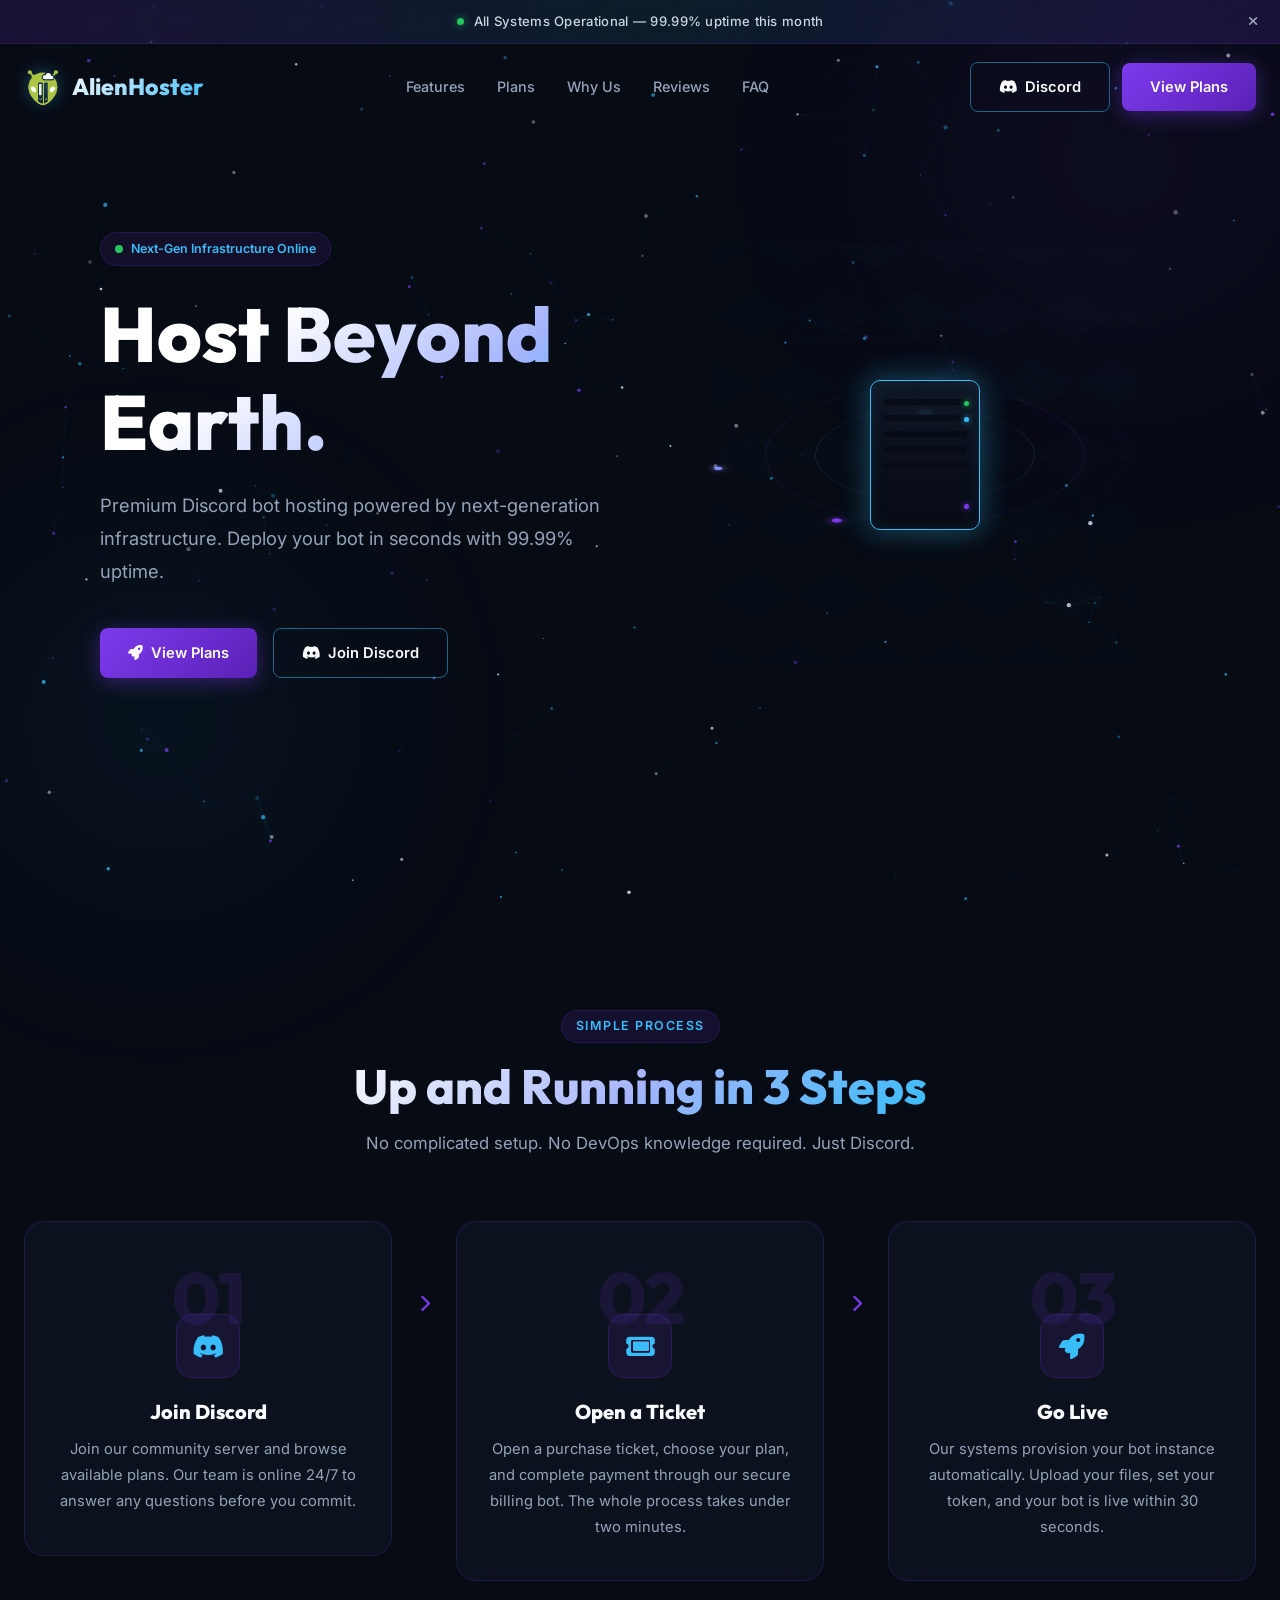
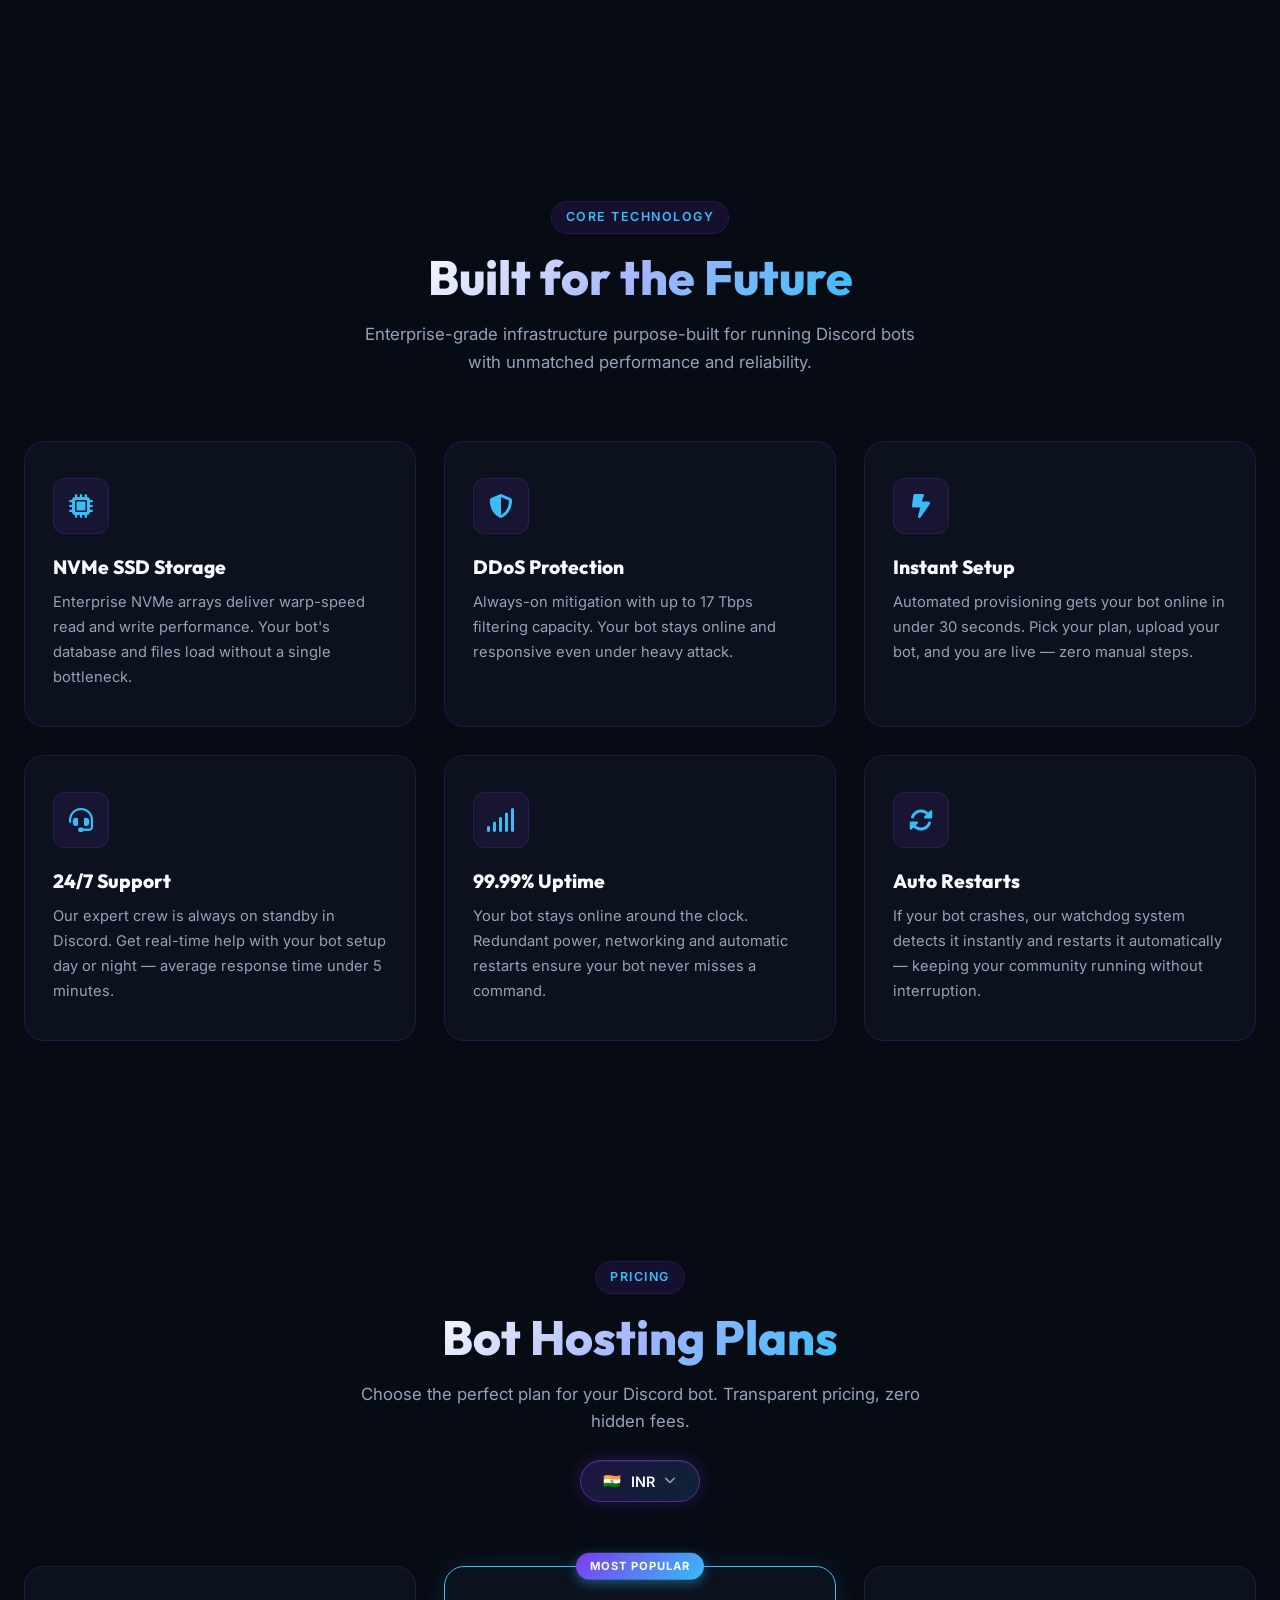
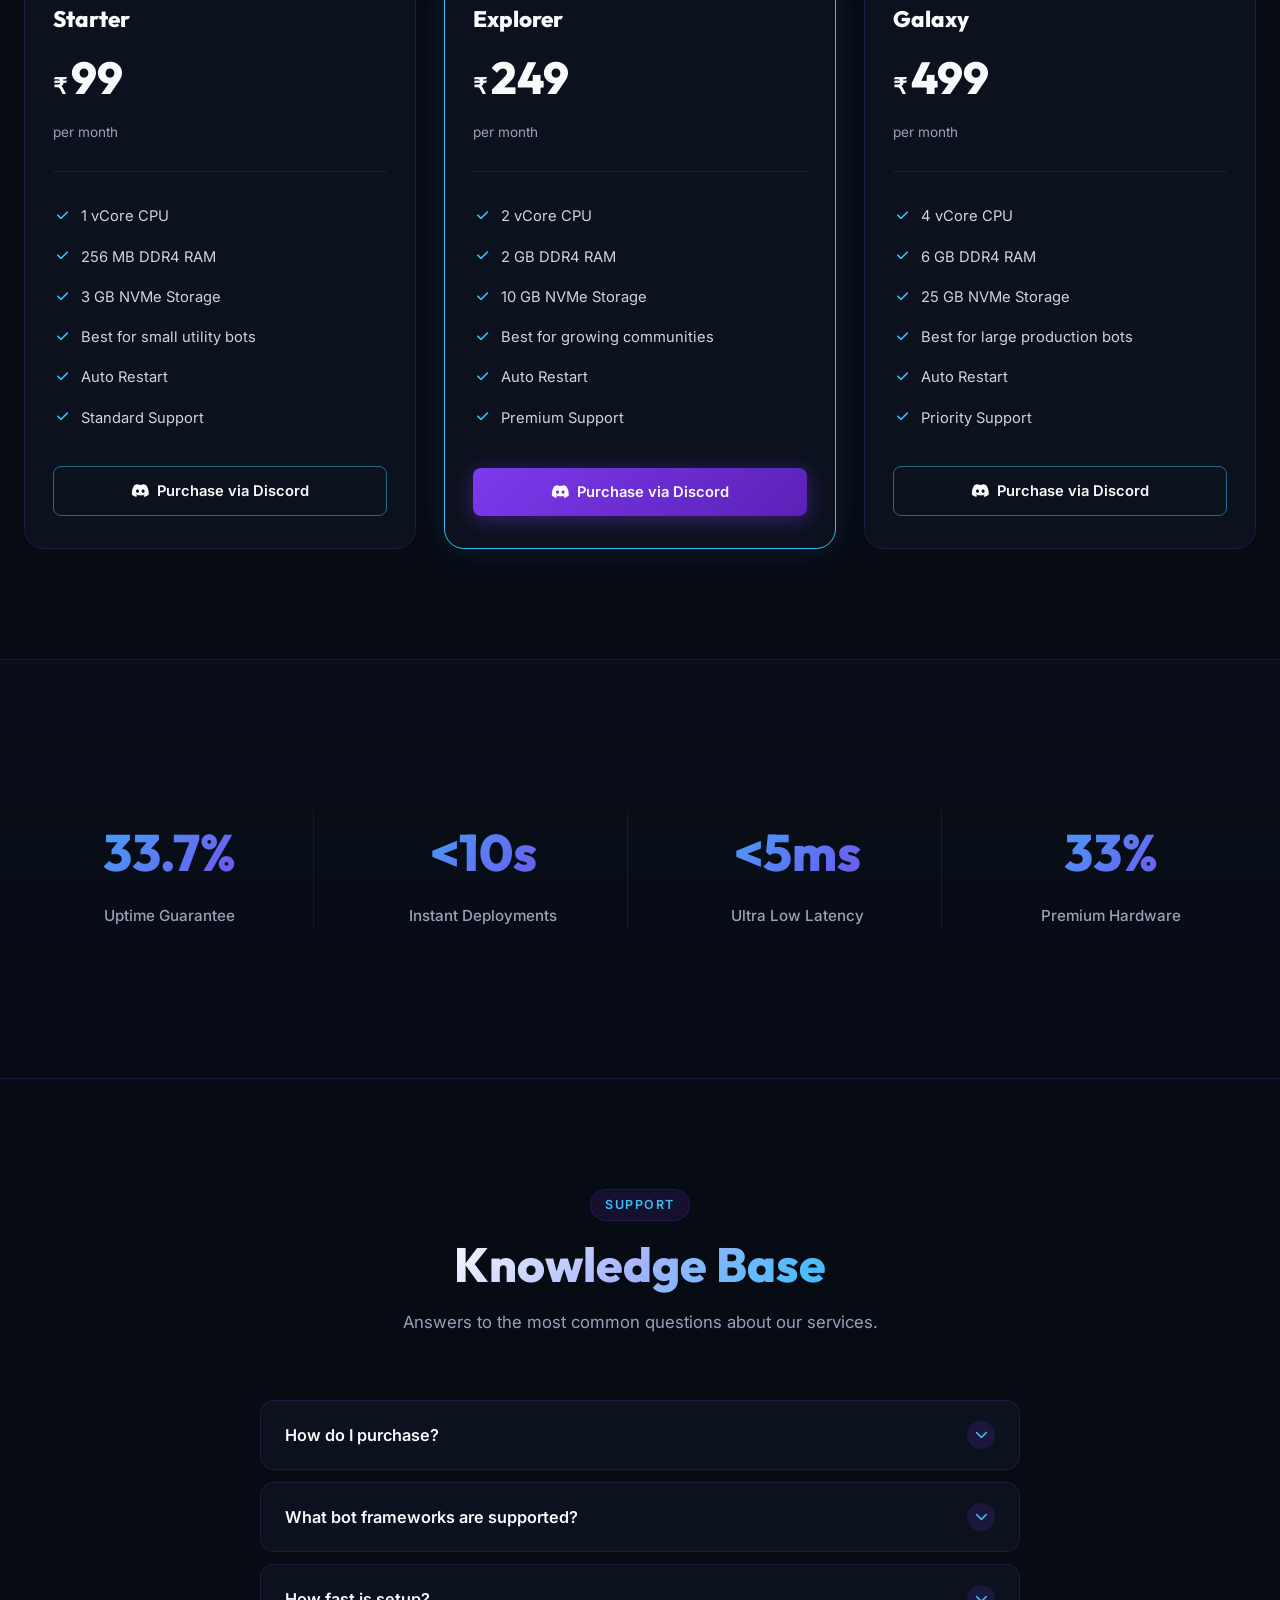
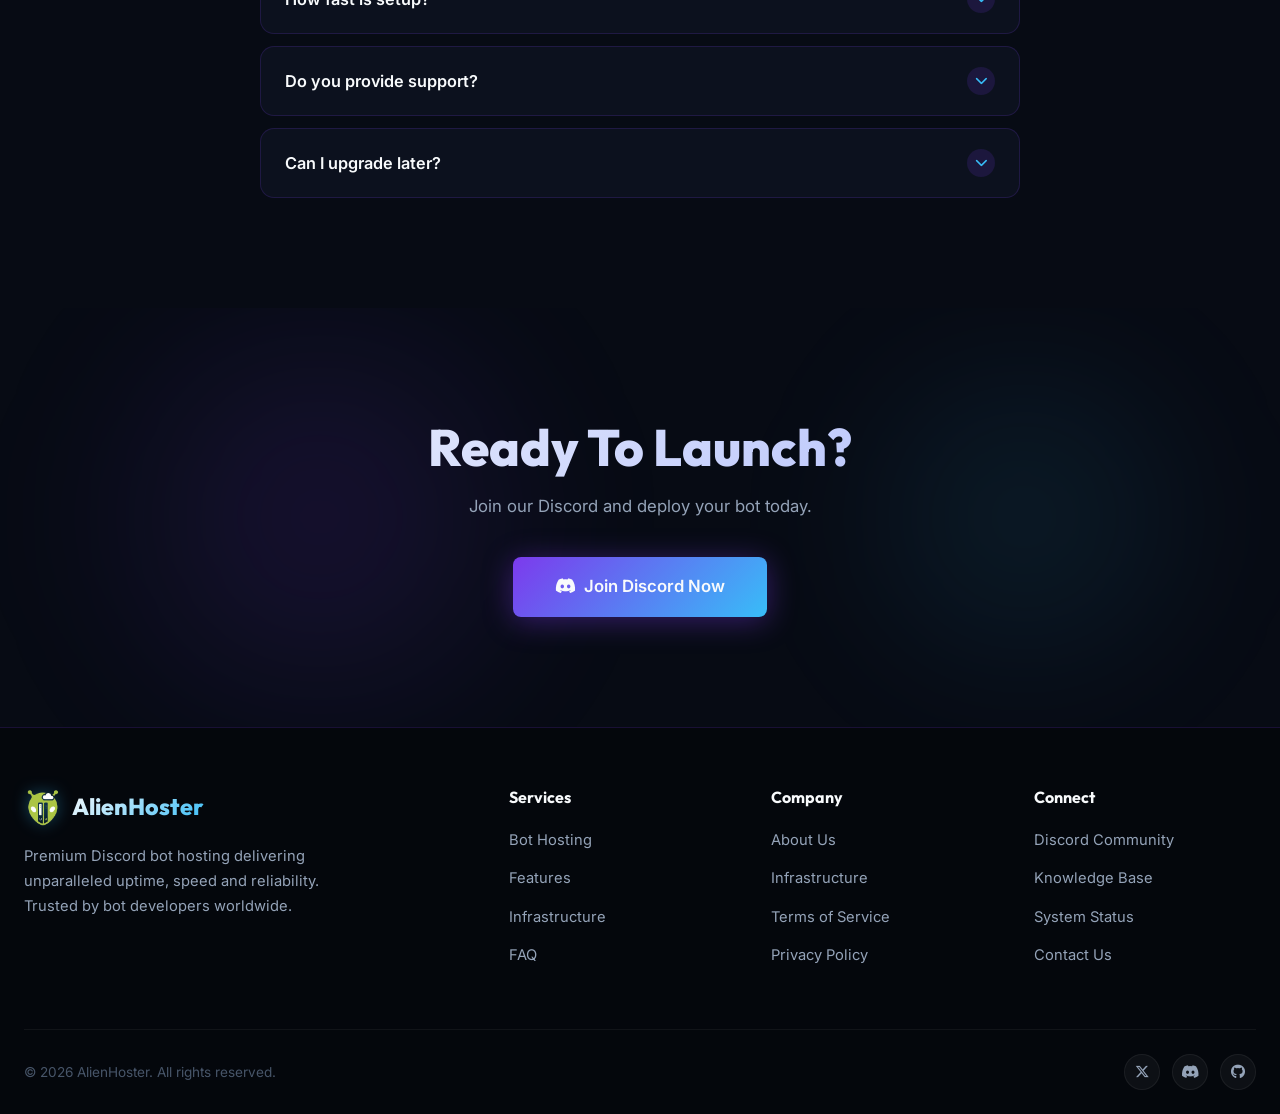
==== commit 2b67ca3a: "main" ====
--- a/index.html
+++ b/index.html
@@ -24,8 +24,16 @@
 
 <body>
 
-  <!-- Scroll Progress -->
-  <div id="scroll-progress"></div>
+  <!-- Announcement Bar -->
+  <div class="announcement-bar" id="announcement-bar">
+    <div class="announcement-inner">
+      <span class="announcement-dot"></span>
+      <span class="announcement-text">All Systems Operational &mdash; 99.99% uptime this month</span>
+    </div>
+    <button class="announcement-close" id="announcement-close" aria-label="Dismiss announcement">
+      <i class="fa-solid fa-xmark"></i>
+    </button>
+  </div>
 
   <!-- Loading Screen -->
   <div id="loader">
@@ -131,7 +139,46 @@
   </section>
 
   <!-- ═══════════════════════════════════════════════════════
-       2. FEATURES
+       2. HOW IT WORKS
+  ════════════════════════════════════════════════════════ -->
+  <section id="how-it-works">
+    <div class="container">
+      <div class="section-header">
+        <span class="section-badge reveal">Simple Process</span>
+        <h2 class="section-title reveal reveal-delay-1"><span class="gradient-text">Up and Running in 3 Steps</span></h2>
+        <p class="section-subtitle reveal reveal-delay-2">No complicated setup. No DevOps knowledge required. Just Discord.</p>
+      </div>
+      <div class="steps-wrapper">
+        <div class="step-card reveal reveal-delay-1">
+          <span class="step-number">01</span>
+          <div class="step-icon"><i class="fa-brands fa-discord"></i></div>
+          <h3 class="step-title">Join Discord</h3>
+          <p class="step-desc">Join our community server and browse available plans. Our team is online 24/7 to answer any questions before you commit.</p>
+        </div>
+        <div class="step-connector reveal reveal-delay-2">
+          <i class="fa-solid fa-chevron-right"></i>
+        </div>
+        <div class="step-card reveal reveal-delay-3">
+          <span class="step-number">02</span>
+          <div class="step-icon"><i class="fa-solid fa-ticket"></i></div>
+          <h3 class="step-title">Open a Ticket</h3>
+          <p class="step-desc">Open a purchase ticket, choose your plan, and complete payment through our secure billing bot. The whole process takes under two minutes.</p>
+        </div>
+        <div class="step-connector reveal reveal-delay-4">
+          <i class="fa-solid fa-chevron-right"></i>
+        </div>
+        <div class="step-card reveal reveal-delay-5">
+          <span class="step-number">03</span>
+          <div class="step-icon"><i class="fa-solid fa-rocket"></i></div>
+          <h3 class="step-title">Go Live</h3>
+          <p class="step-desc">Our systems provision your bot instance automatically. Upload your files, set your token, and your bot is live within 30 seconds.</p>
+        </div>
+      </div>
+    </div>
+  </section>
+
+  <!-- ═══════════════════════════════════════════════════════
+       3. FEATURES
   ════════════════════════════════════════════════════════ -->
   <section id="features">
     <div class="container">
@@ -192,6 +239,18 @@
         <h2 class="section-title reveal reveal-delay-1"><span class="gradient-text">Bot Hosting Plans</span></h2>
         <p class="section-subtitle reveal reveal-delay-2">Choose the perfect plan for your Discord bot. Transparent
           pricing, zero hidden fees.</p>
+        <div class="currency-switcher reveal reveal-delay-3" id="currency-switcher">
+          <button class="currency-btn" id="currency-btn" aria-label="Select currency">
+            <span class="currency-flag">🇮🇳</span>
+            <span class="currency-label">INR</span>
+            <i class="fa-solid fa-chevron-down"></i>
+          </button>
+          <ul class="currency-dropdown" id="currency-dropdown">
+            <li class="active" data-currency="inr"><span>🇮🇳</span> INR &mdash; Indian Rupee</li>
+            <li data-currency="eur"><span>🇪🇺</span> EUR &mdash; Euro</li>
+            <li data-currency="usd"><span>🇺🇸</span> USD &mdash; US Dollar</li>
+          </ul>
+        </div>
       </div>
 
 
@@ -199,7 +258,7 @@
       <div class="pricing-panel active" id="panel-bots">
         <div class="plan-card reveal reveal-delay-1">
           <h3 class="plan-name">Starter</h3>
-          <div class="plan-price"><span class="currency">₹</span>99</div>
+          <div class="plan-price" data-inr="99" data-eur="1.99" data-usd="1.99"><span class="currency">₹</span><span class="price-val">99</span></div>
           <p class="plan-period">per month</p>
           <div class="plan-divider"></div>
           <ul class="plan-features">
@@ -218,7 +277,7 @@
         <div class="plan-card featured reveal reveal-delay-2">
           <span class="plan-badge">Most Popular</span>
           <h3 class="plan-name">Explorer</h3>
-          <div class="plan-price"><span class="currency">₹</span>249</div>
+          <div class="plan-price" data-inr="249" data-eur="3.99" data-usd="3.99"><span class="currency">₹</span><span class="price-val">249</span></div>
           <p class="plan-period">per month</p>
           <div class="plan-divider"></div>
           <ul class="plan-features">
@@ -236,7 +295,7 @@
 
         <div class="plan-card reveal reveal-delay-3">
           <h3 class="plan-name">Galaxy</h3>
-          <div class="plan-price"><span class="currency">₹</span>499</div>
+          <div class="plan-price" data-inr="499" data-eur="7.99" data-usd="7.99"><span class="currency">₹</span><span class="price-val">499</span></div>
           <p class="plan-period">per month</p>
           <div class="plan-divider"></div>
           <ul class="plan-features">
--- a/styles.css
+++ b/styles.css
@@ -85,17 +85,60 @@
   background: var(--electric-violet);
 }
 
-/* ── Scroll Progress Bar ──────────────────────────────────── */
-#scroll-progress {
+/* ── Announcement Bar ─────────────────────────────────────── */
+.announcement-bar {
   position: fixed;
   top: 0;
   left: 0;
-  height: 3px;
-  width: 0%;
-  background: linear-gradient(90deg, var(--electric-violet), var(--neon-blue));
-  z-index: 10001;
+  right: 0;
+  height: 44px;
+  background: linear-gradient(90deg, rgba(124,58,237,0.15), rgba(56,189,248,0.1), rgba(124,58,237,0.15));
+  border-bottom: 1px solid rgba(124,58,237,0.2);
+  display: flex;
+  align-items: center;
+  justify-content: center;
+  z-index: 9001;
+  backdrop-filter: blur(8px);
+  transition: height 0.3s ease, opacity 0.3s ease;
+  overflow: hidden;
+}
+.announcement-bar.hidden {
+  height: 0;
+  opacity: 0;
   pointer-events: none;
-  transition: width 0.08s linear;
+}
+.announcement-inner {
+  display: flex;
+  align-items: center;
+  gap: 10px;
+  font-size: 0.82rem;
+  font-weight: 500;
+  color: #cbd5e1;
+  letter-spacing: 0.3px;
+}
+.announcement-dot {
+  width: 7px;
+  height: 7px;
+  border-radius: 50%;
+  background: #22c55e;
+  box-shadow: 0 0 8px rgba(34,197,94,0.7);
+  flex-shrink: 0;
+  animation: pulseDot 1.8s ease-in-out infinite;
+}
+.announcement-close {
+  position: absolute;
+  right: 16px;
+  background: none;
+  border: none;
+  color: var(--muted);
+  cursor: pointer;
+  font-size: 0.85rem;
+  padding: 6px;
+  line-height: 1;
+  transition: color var(--transition-fast);
+}
+.announcement-close:hover {
+  color: var(--soft-white);
 }
 
 /* ── Loading Screen ───────────────────────────────────────── */
@@ -245,6 +288,7 @@
 section {
   padding: 110px 0;
   position: relative;
+  scroll-margin-top: 100px;
 }
 
 .section-header {
@@ -301,11 +345,14 @@
 /* ── Navigation ───────────────────────────────────────────── */
 .navbar {
   position: fixed;
-  top: 0;
+  top: 44px;
   width: 100%;
   padding: 18px 0;
   z-index: 9000;
-  transition: all var(--transition-med);
+  transition: top 0.3s ease, background var(--transition-med), padding var(--transition-med), border var(--transition-med);
+}
+.bar-dismissed .navbar {
+  top: 0;
 }
 .navbar.scrolled {
   background: rgba(7, 11, 20, 0.85);
@@ -367,8 +414,12 @@
   border-radius: 1px;
   transition: width 0.3s ease;
 }
-.nav-links a:hover::after {
+.nav-links a:hover::after,
+.nav-links a.active::after {
   width: 100%;
+}
+.nav-links a.active {
+  color: var(--soft-white);
 }
 .nav-actions {
   display: flex;
@@ -456,6 +507,10 @@
   min-height: 100vh;
   display: flex;
   align-items: center;
+  padding-top: 120px;
+  transition: padding-top 0.3s ease;
+}
+.bar-dismissed .hero {
   padding-top: 80px;
 }
 .hero .container {
@@ -676,6 +731,114 @@
   opacity: 0.5;
 }
 
+/* ── How It Works Section ─────────────────────────────────── */
+.steps-wrapper {
+  display: flex;
+  align-items: flex-start;
+  gap: 0;
+}
+.step-card {
+  flex: 1;
+  background: var(--glass-bg);
+  border: 1px solid var(--glass-border);
+  border-radius: var(--radius-lg);
+  padding: 40px 28px;
+  text-align: center;
+  backdrop-filter: blur(12px);
+  transition: all var(--transition-med);
+  position: relative;
+  overflow: hidden;
+}
+.step-card::after {
+  content: '';
+  position: absolute;
+  top: 0;
+  left: 0;
+  right: 0;
+  height: 2px;
+  background: linear-gradient(90deg, transparent, var(--neon-blue), transparent);
+  opacity: 0;
+  transition: opacity var(--transition-med);
+}
+.step-card:hover {
+  transform: translateY(-8px);
+  border-color: var(--glass-border-hover);
+  box-shadow: 0 16px 48px rgba(0,0,0,0.4), 0 0 24px var(--electric-violet-glow);
+}
+.step-card:hover::after {
+  opacity: 1;
+}
+.step-number {
+  display: block;
+  font-family: var(--font-heading);
+  font-size: 4.5rem;
+  font-weight: 800;
+  line-height: 1;
+  color: var(--electric-violet);
+  opacity: 0.12;
+  margin-bottom: -20px;
+  letter-spacing: -2px;
+}
+.step-icon {
+  width: 64px;
+  height: 64px;
+  background: rgba(124,58,237,0.1);
+  border: 1px solid rgba(124,58,237,0.2);
+  border-radius: 16px;
+  display: flex;
+  align-items: center;
+  justify-content: center;
+  font-size: 1.6rem;
+  color: var(--neon-blue);
+  margin: 0 auto 22px;
+  position: relative;
+  z-index: 1;
+  transition: all var(--transition-med);
+}
+.step-card:hover .step-icon {
+  background: linear-gradient(135deg, var(--electric-violet), var(--neon-blue));
+  color: white;
+  border-color: transparent;
+  box-shadow: 0 0 20px var(--electric-violet-glow);
+  transform: scale(1.1);
+}
+.step-title {
+  font-size: 1.25rem;
+  margin-bottom: 14px;
+}
+.step-desc {
+  color: var(--muted);
+  font-size: 0.92rem;
+  line-height: 1.75;
+}
+.step-connector {
+  flex-shrink: 0;
+  width: 64px;
+  display: flex;
+  align-items: center;
+  justify-content: center;
+  padding-top: 74px;
+  color: var(--electric-violet);
+  opacity: 0.45;
+  font-size: 1.1rem;
+}
+
+@media (max-width: 768px) {
+  .steps-wrapper {
+    flex-direction: column;
+    align-items: center;
+    gap: 0;
+    max-width: 460px;
+    margin: 0 auto;
+  }
+  .step-connector {
+    padding-top: 0;
+    width: 100%;
+    height: 40px;
+    transform: rotate(90deg);
+  }
+}
+
 /* ── Features Section ─────────────────────────────────────── */
 .features-grid {
   display: grid;
@@ -740,6 +903,89 @@
   color: var(--muted);
   font-size: 0.92rem;
   line-height: 1.7;
+}
+
+/* ── Currency Switcher ────────────────────────────────────── */
+.currency-switcher {
+  position: relative;
+  display: inline-block;
+  margin-top: 24px;
+  z-index: 1000;
+}
+.currency-btn {
+  display: inline-flex;
+  align-items: center;
+  gap: 9px;
+  padding: 11px 22px;
+  background: linear-gradient(135deg, rgba(124,58,237,0.22), rgba(56,189,248,0.14));
+  border: 1px solid rgba(124,58,237,0.55);
+  border-radius: var(--radius-pill);
+  color: var(--soft-white);
+  font-family: var(--font-body);
+  font-size: 0.9rem;
+  font-weight: 600;
+  cursor: pointer;
+  backdrop-filter: blur(10px);
+  transition: all var(--transition-med);
+  box-shadow: 0 0 18px rgba(124,58,237,0.25), inset 0 1px 0 rgba(255,255,255,0.06);
+  letter-spacing: 0.3px;
+}
+.currency-btn:hover,
+.currency-switcher.open .currency-btn {
+  background: linear-gradient(135deg, rgba(124,58,237,0.4), rgba(56,189,248,0.25));
+  border-color: var(--neon-blue);
+  box-shadow: 0 0 28px rgba(56,189,248,0.35), inset 0 1px 0 rgba(255,255,255,0.08);
+  transform: translateY(-2px);
+}
+.currency-btn i {
+  font-size: 0.72rem;
+  color: rgba(255,255,255,0.6);
+  transition: transform 0.22s ease;
+}
+.currency-switcher.open .currency-btn i {
+  transform: rotate(180deg);
+}
+.currency-dropdown {
+  position: absolute;
+  top: calc(100% + 8px);
+  left: 50%;
+  min-width: 210px;
+  background: rgba(7,11,20,0.97);
+  border: 1px solid var(--glass-border);
+  border-radius: var(--radius-md);
+  backdrop-filter: blur(20px);
+  padding: 6px;
+  opacity: 0;
+  visibility: hidden;
+  transform: translateX(-50%) translateY(-8px);
+  transition: opacity 0.2s ease, visibility 0.2s ease, transform 0.2s ease;
+  z-index: 1001;
+  box-shadow: 0 12px 40px rgba(0,0,0,0.5);
+}
+.currency-switcher.open .currency-dropdown {
+  opacity: 1;
+  visibility: visible;
+  transform: translateX(-50%) translateY(0);
+}
+.currency-dropdown li {
+  display: flex;
+  align-items: center;
+  gap: 10px;
+  padding: 10px 14px;
+  border-radius: var(--radius-sm);
+  cursor: pointer;
+  font-size: 0.88rem;
+  color: var(--muted);
+  transition: all var(--transition-fast);
+  white-space: nowrap;
+}
+.currency-dropdown li:hover {
+  background: rgba(124,58,237,0.15);
+  color: var(--soft-white);
+}
+.currency-dropdown li.active {
+  background: rgba(56,189,248,0.1);
+  color: var(--neon-blue);
 }
 
 /* ── Pricing Section ──────────────────────────────────────── */
